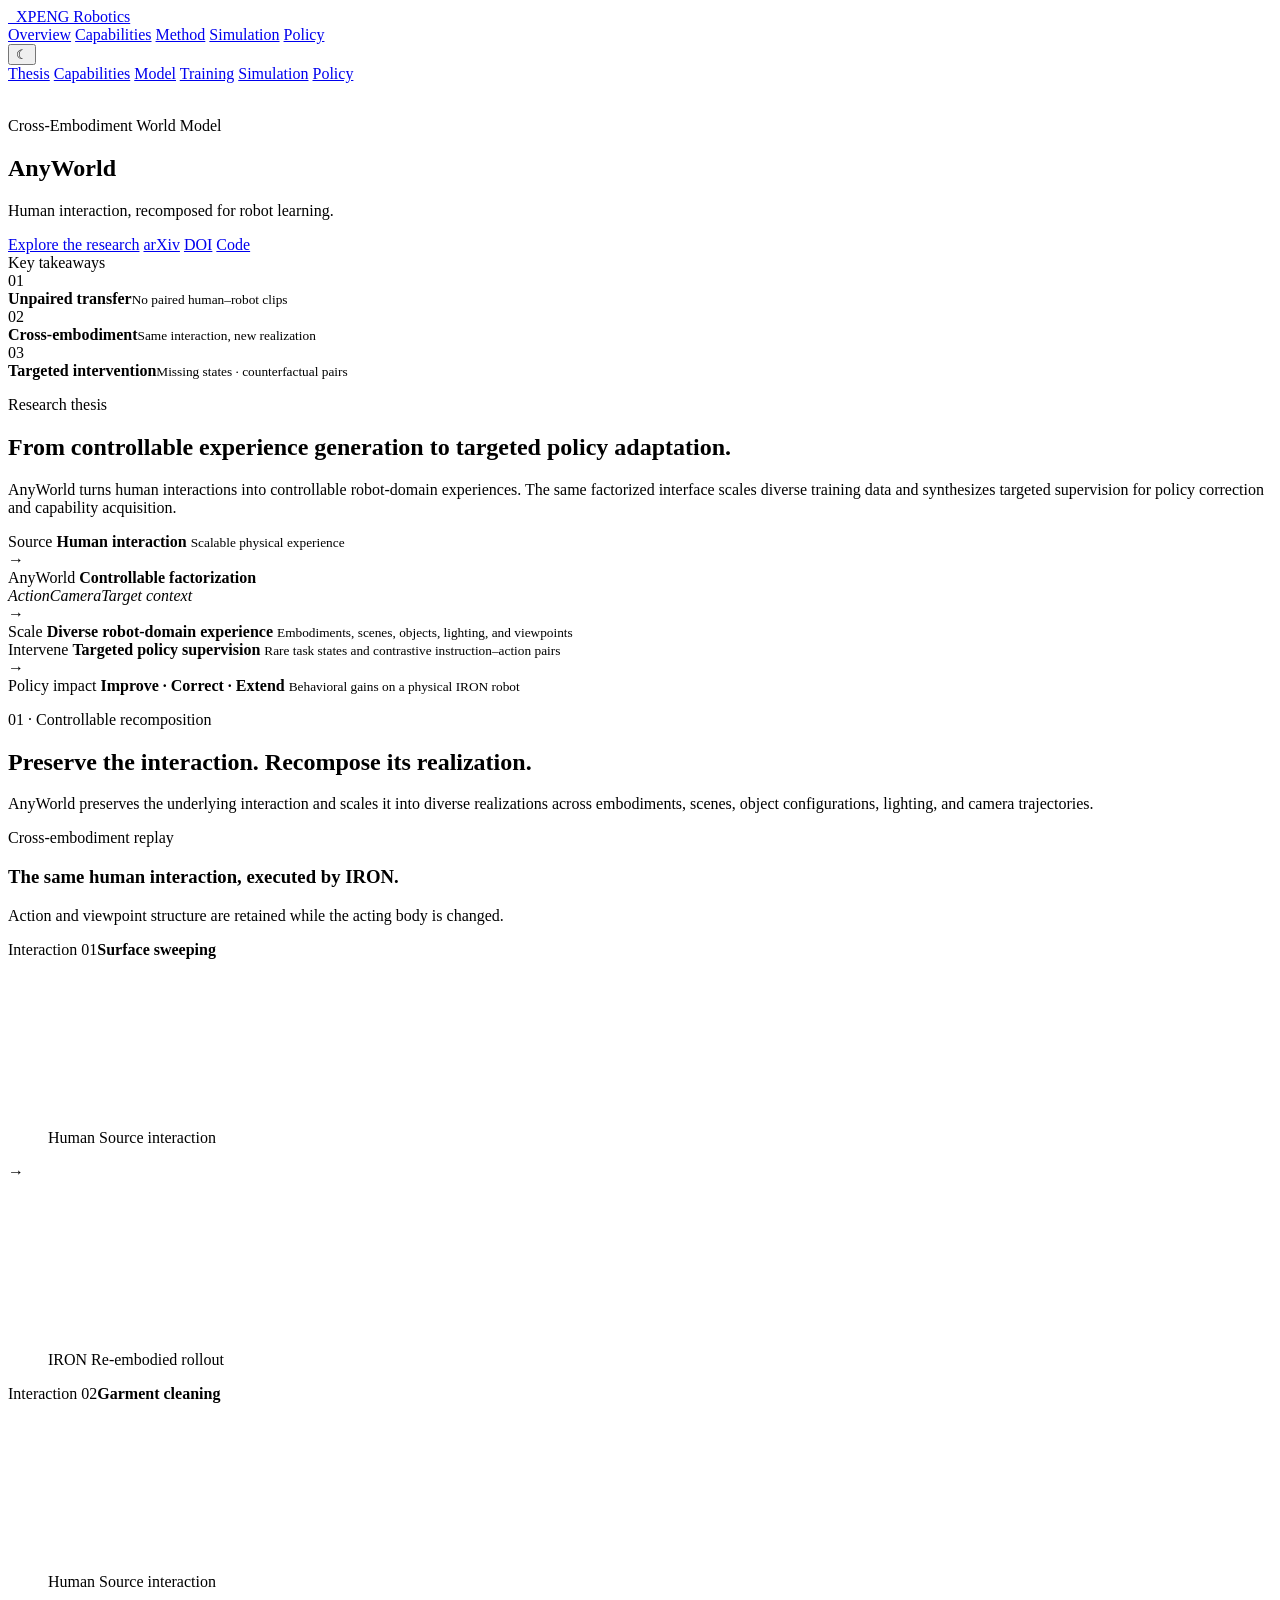
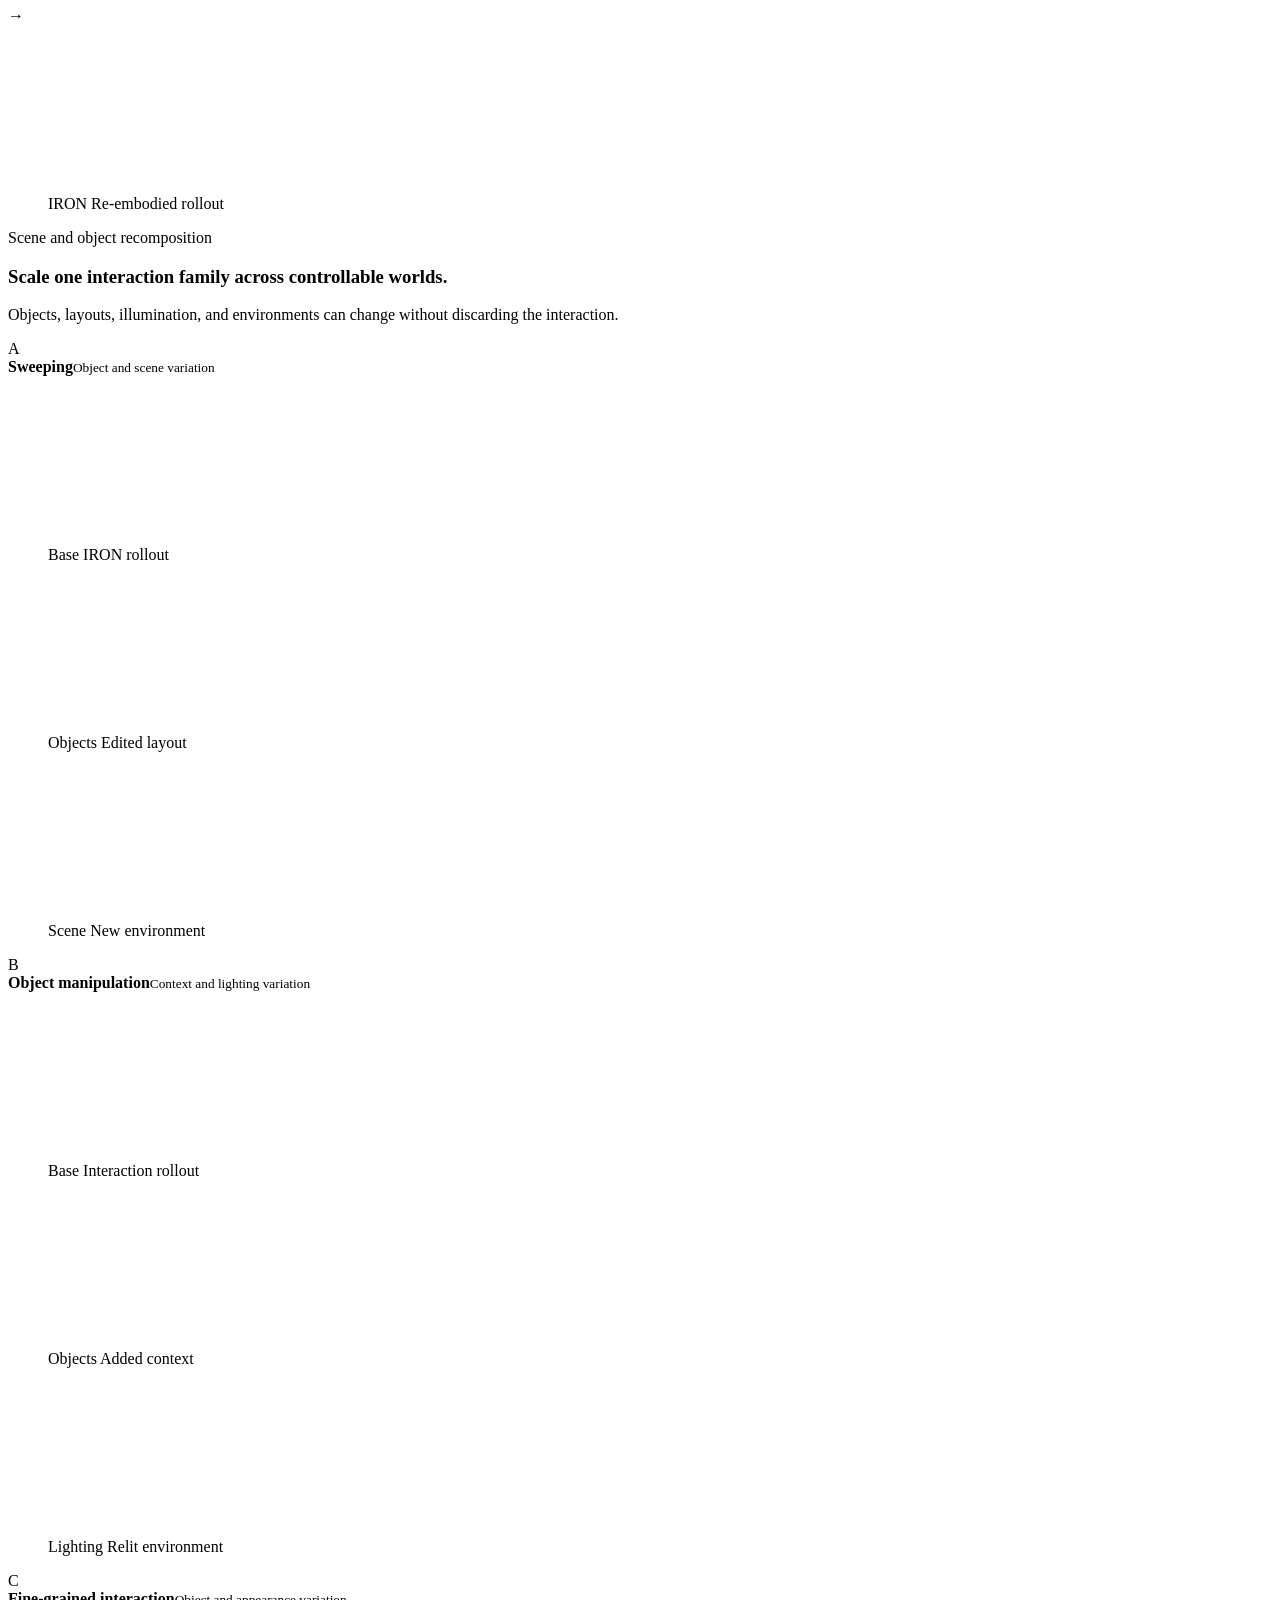
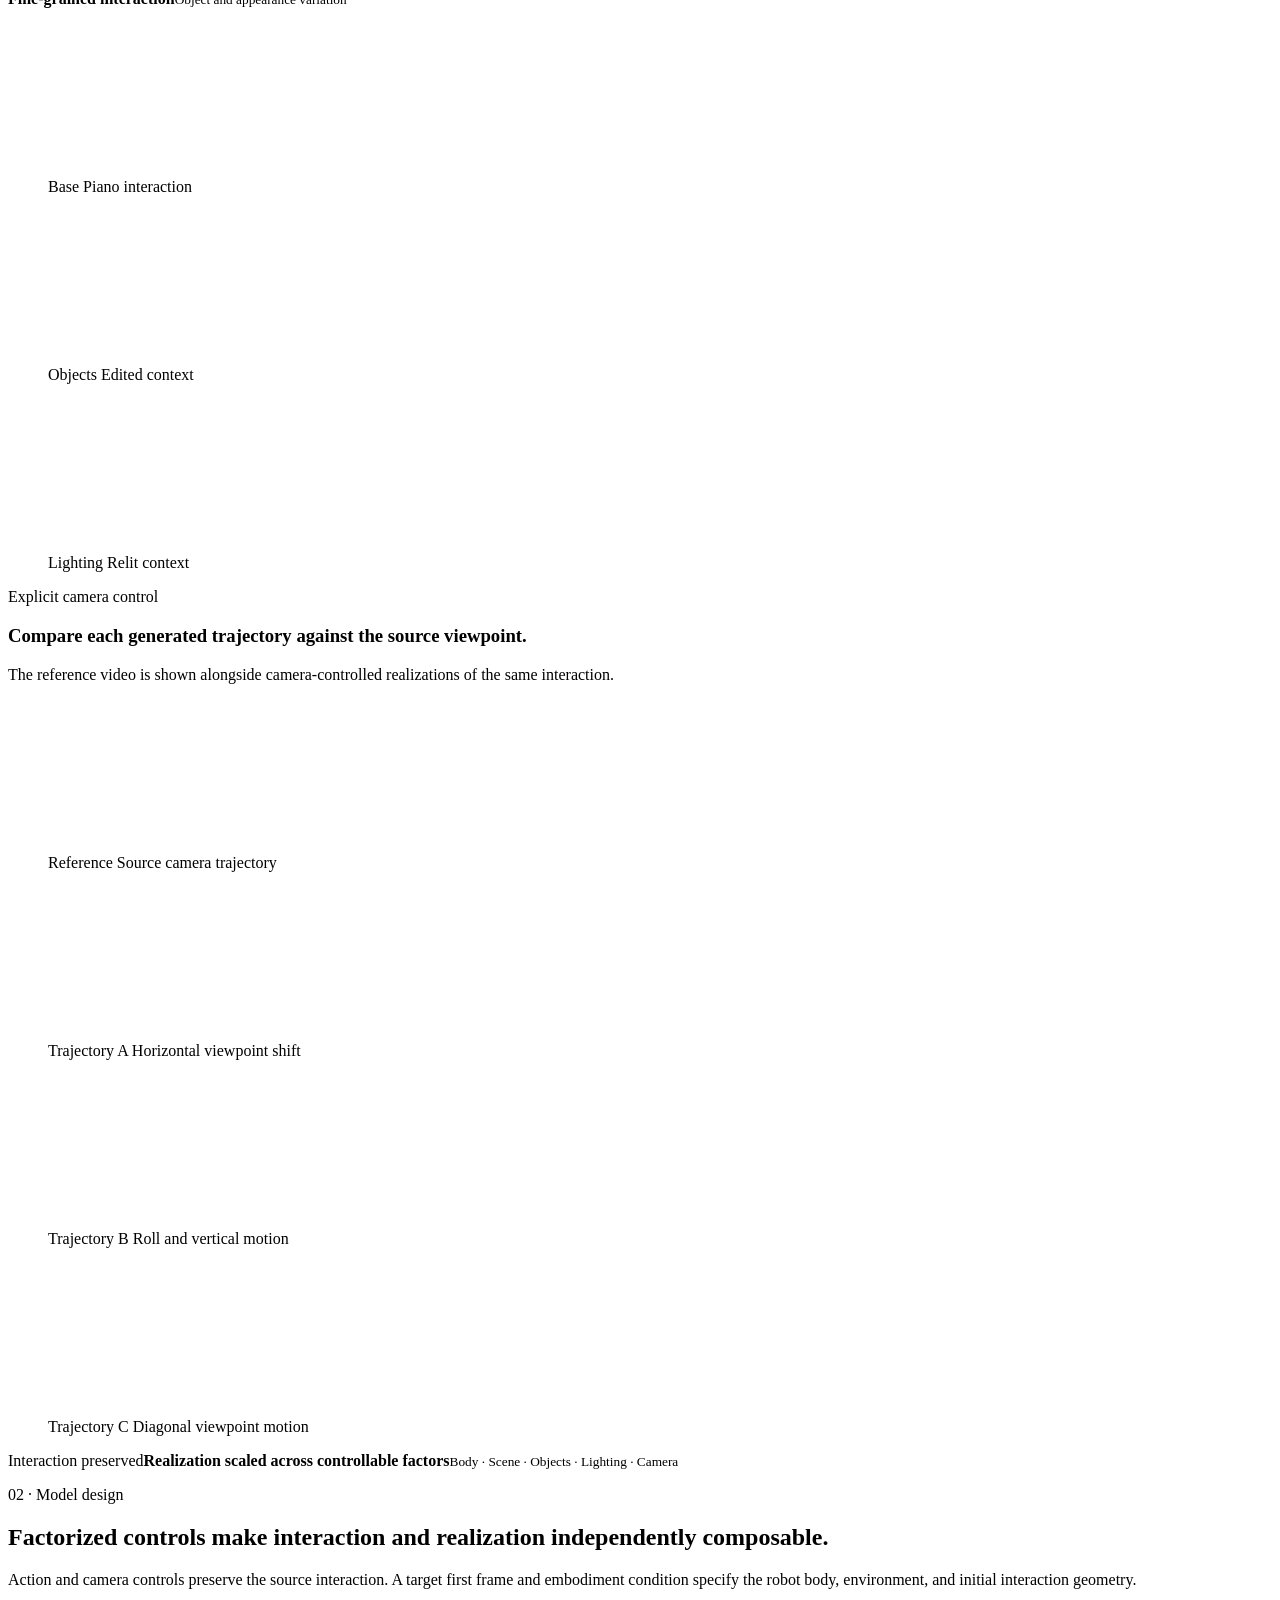
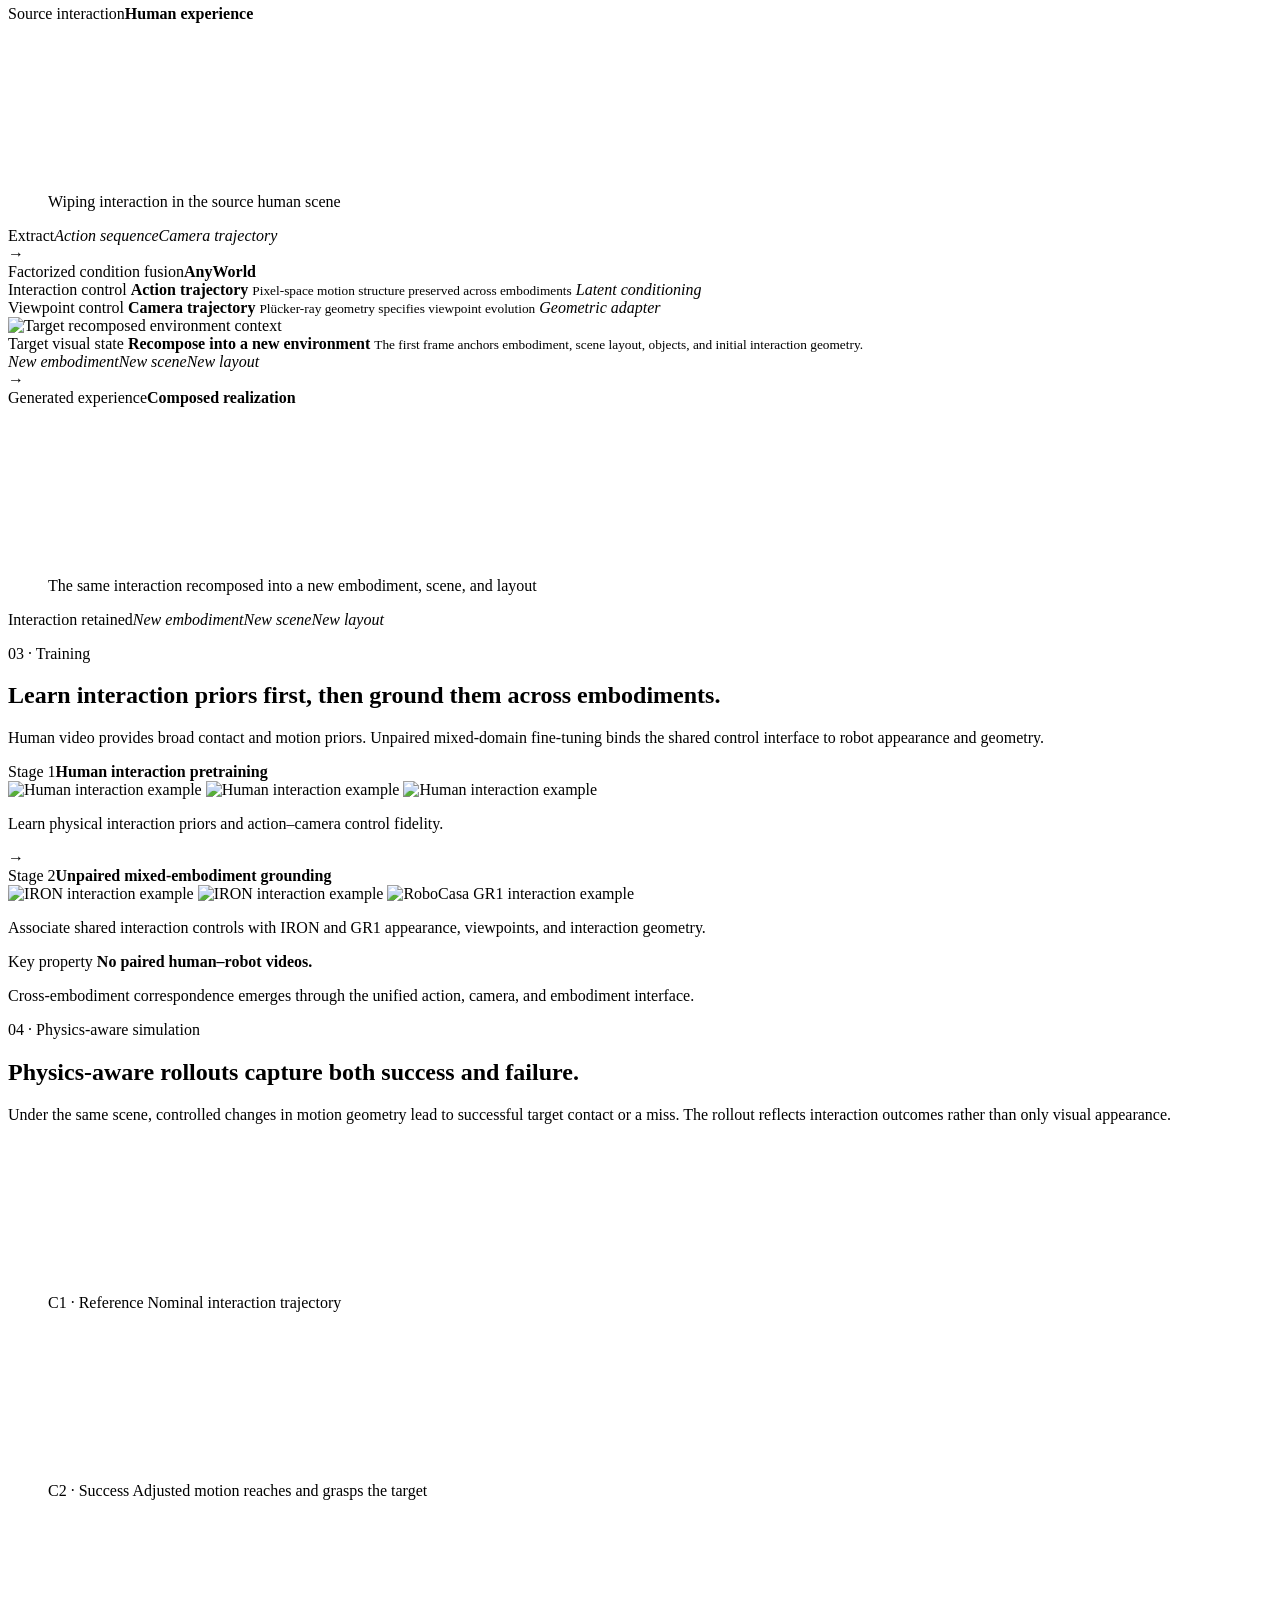
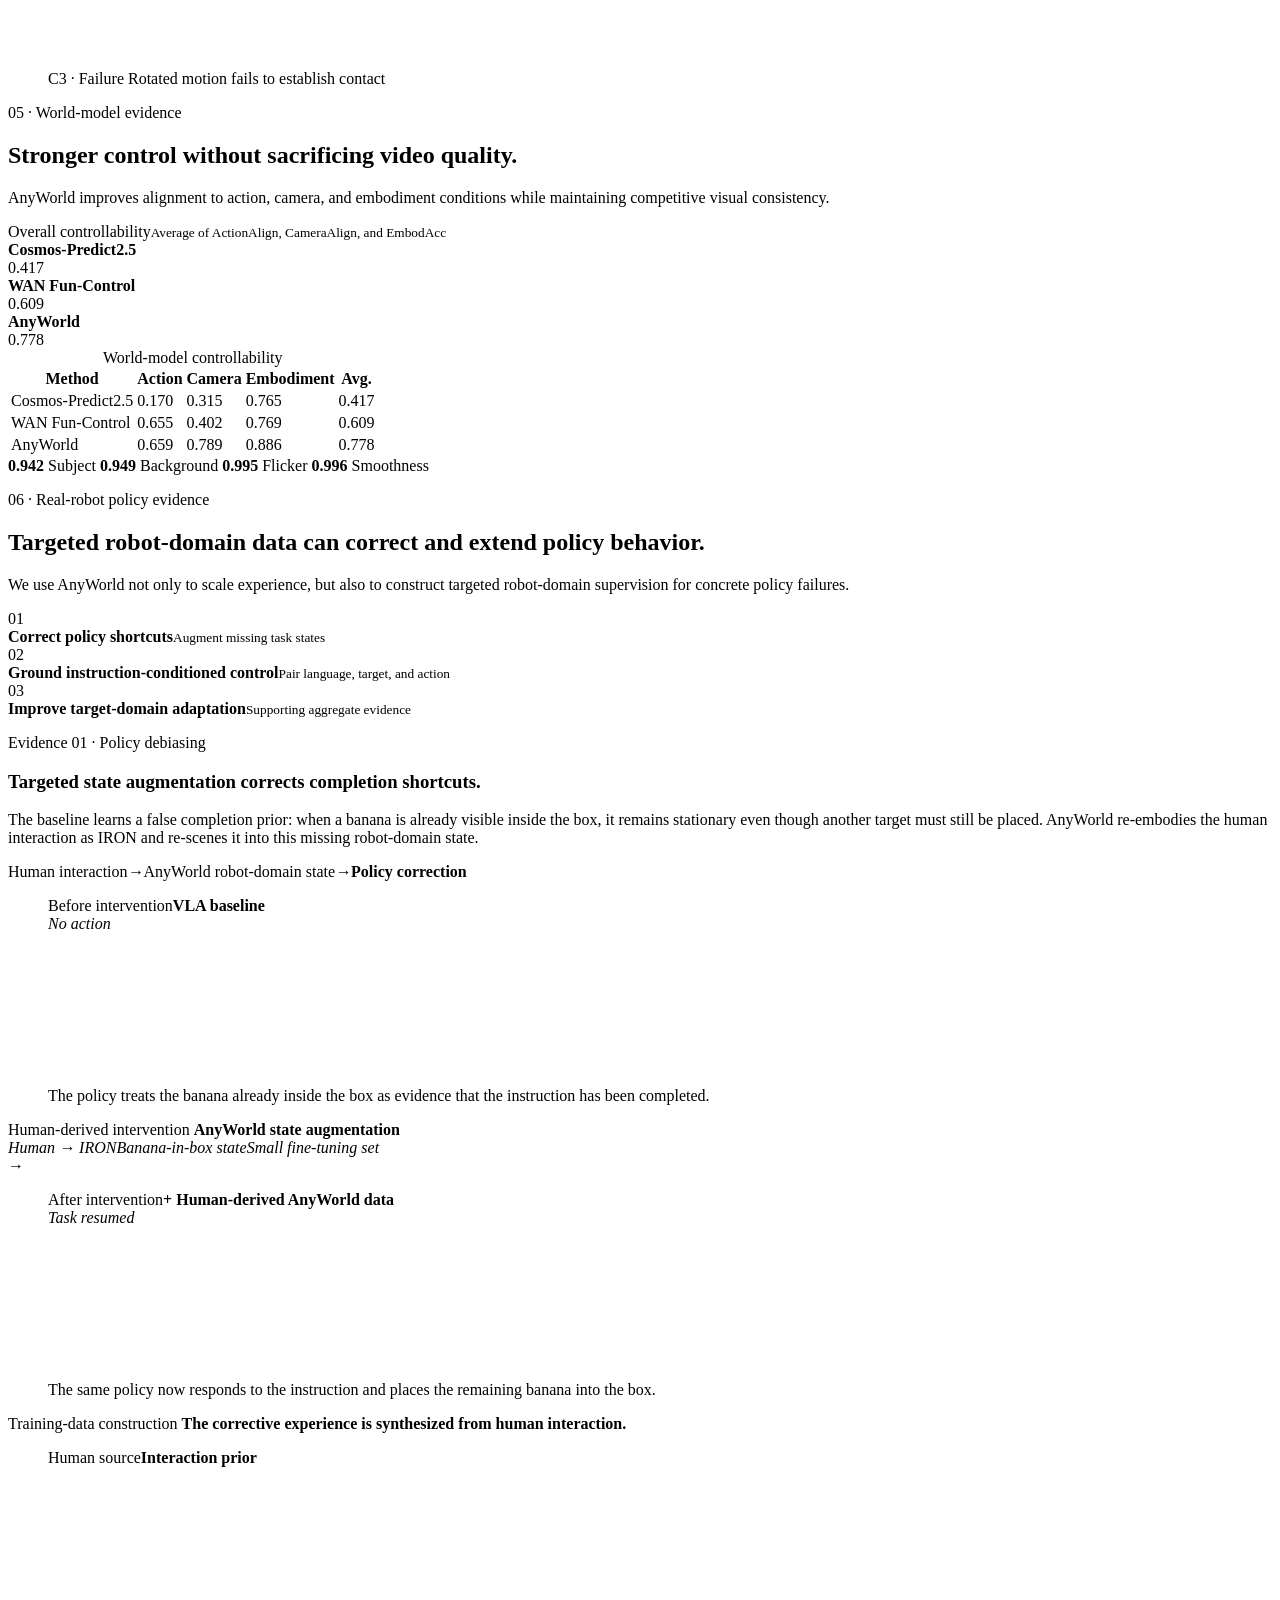
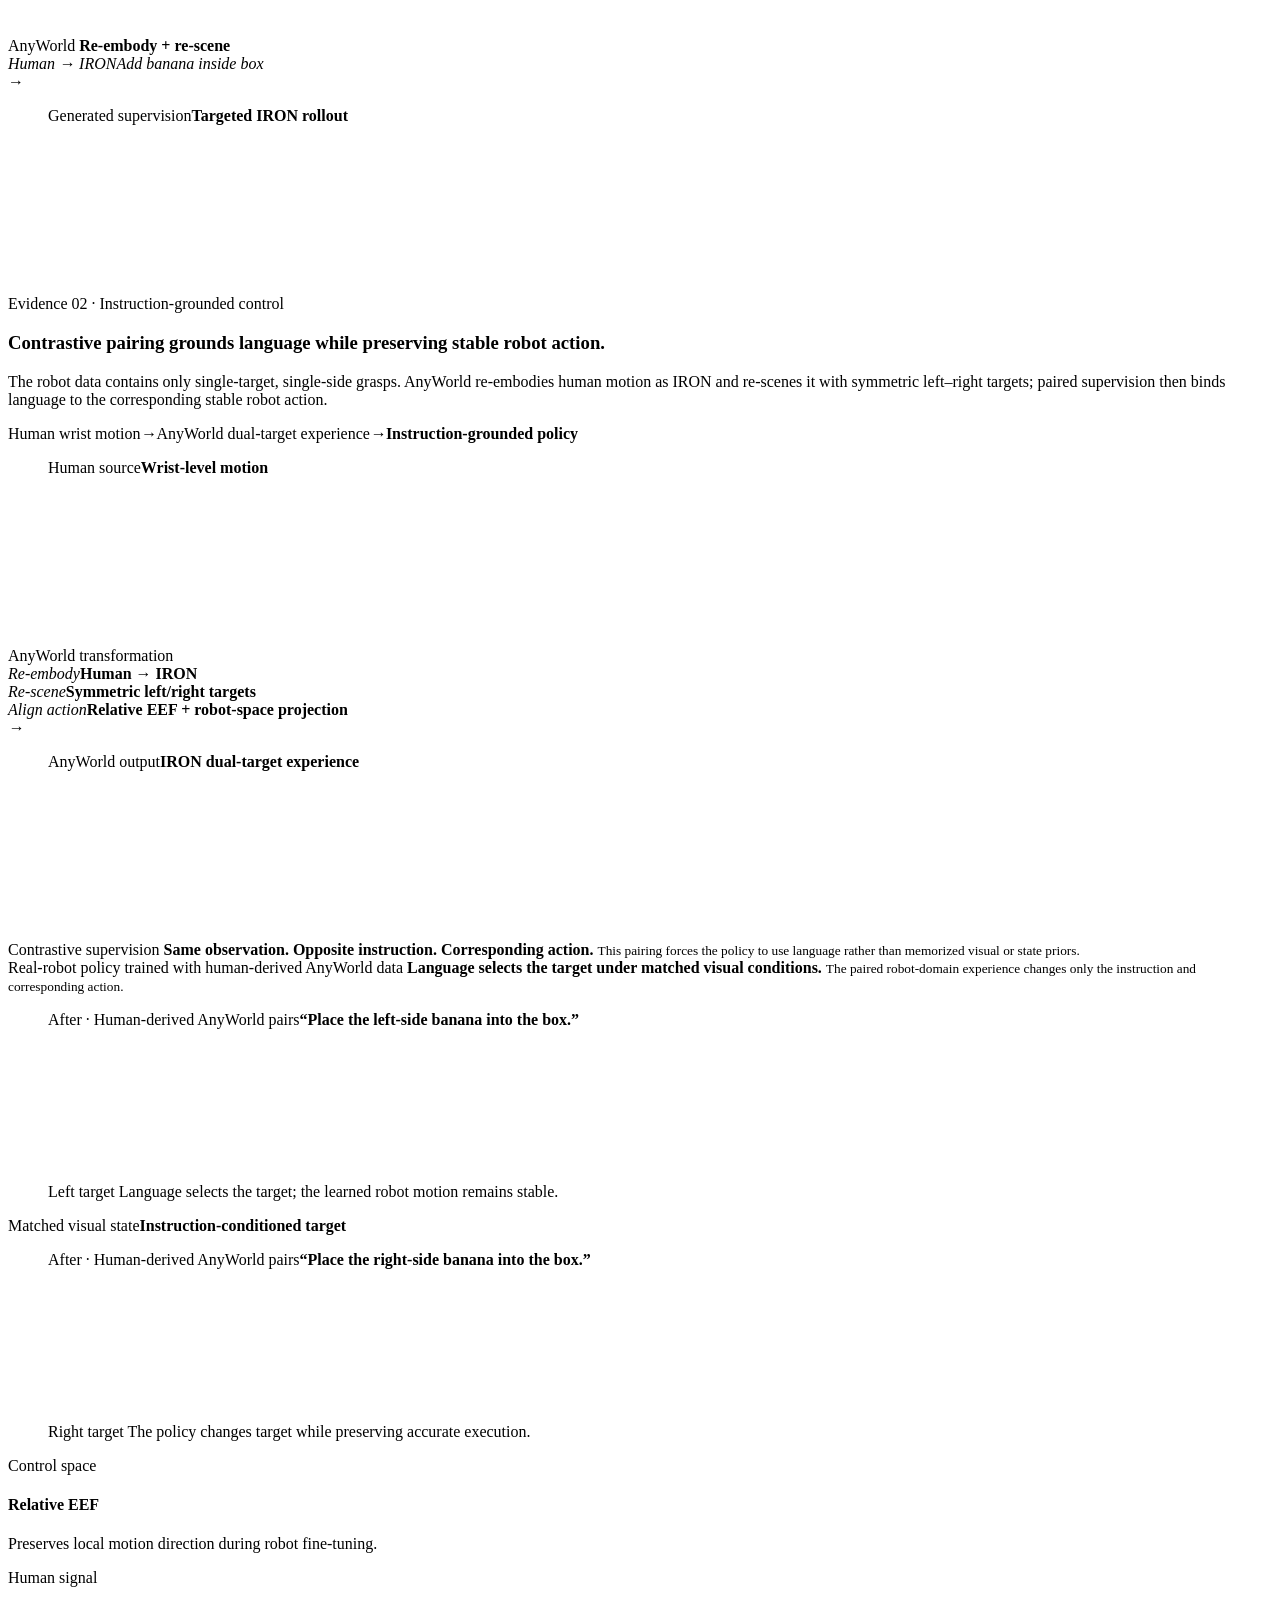
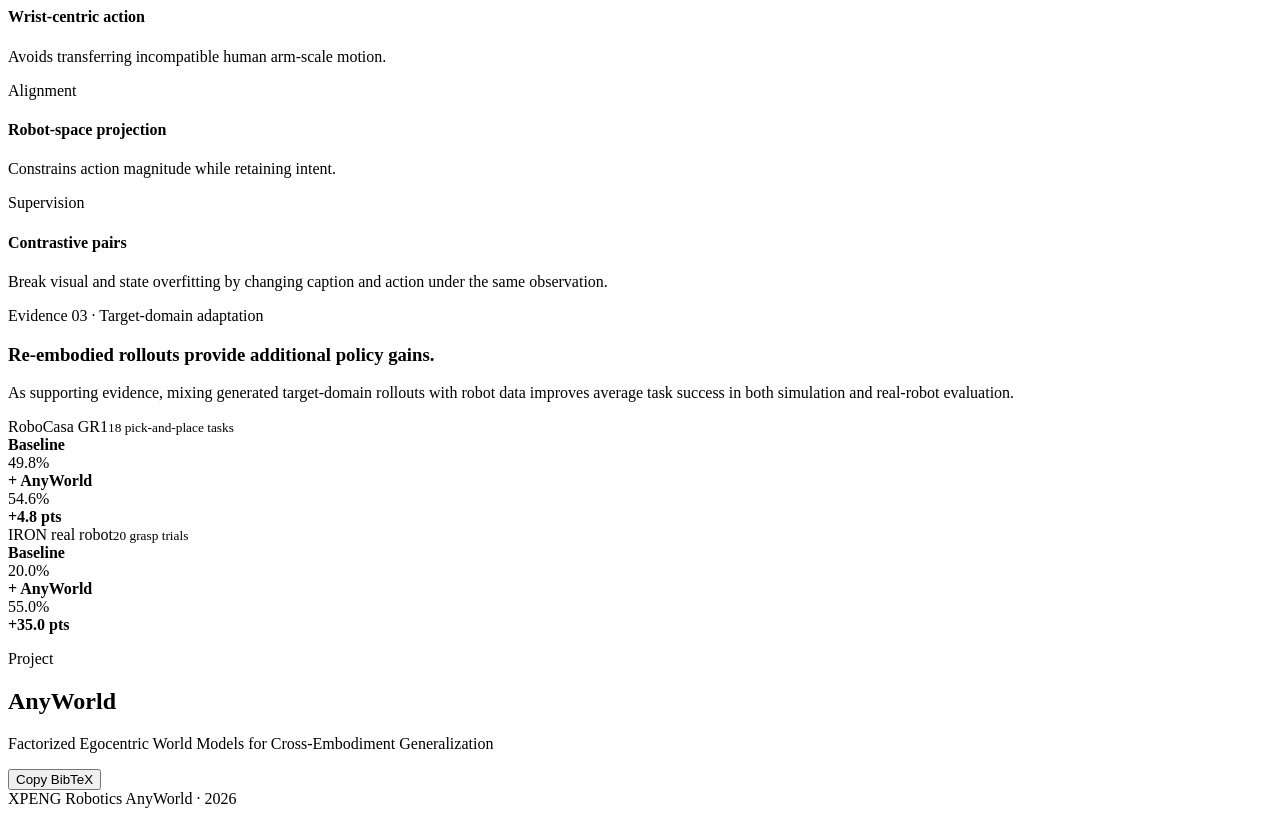
==== anyworld/index.html @ 49c59fdc "Link AnyWorld and IronMind citation entries to arXiv DOIs" ====
<!doctype html>
<html lang="en" data-theme="night">
<head>
  <meta charset="utf-8">
  <meta name="viewport" content="width=device-width, initial-scale=1">
  <meta name="description" content="AnyWorld turns a single human egocentric interaction into controllable robot-native rollouts across embodiments, viewpoints, and scenes.">
  <meta name="theme-color" content="#101412">
  <title>AnyWorld — Factorized Egocentric World Models</title>
  <link rel="canonical" href="https://xpeng-robotics.github.io/anyworld/">
  <meta name="citation_doi" content="10.48550/arXiv.2608.29242">
  <meta name="citation_arxiv_id" content="2608.29242">
  <meta name="citation_url" content="https://arxiv.org/abs/2608.29242">
  <link rel="icon" type="image/png" href="assets/fe0/xpeng-favicon-ink.png">
  <link rel="icon" type="image/png" href="assets/fe0/xpeng-favicon-ink.png" media="(prefers-color-scheme: light)">
  <link rel="icon" type="image/png" href="assets/fe0/xpeng-favicon-white.png" media="(prefers-color-scheme: dark)">
  <link rel="apple-touch-icon" href="assets/fe0/xpeng-favicon-ink.png">
  <link rel="preload" as="image" href="assets/fe0/iron-front-hand.webp" type="image/webp" fetchpriority="high">
  <link rel="preload" as="image" href="assets/fe0/iron-david-stance.webp" type="image/webp" fetchpriority="high">
  <link rel="stylesheet" href="styles.css">
  <script>
    const savedTheme = localStorage.getItem('anyworld-theme');
    if (savedTheme === 'day' || savedTheme === 'night') {
      document.documentElement.dataset.theme = savedTheme;
    }
  </script>
</head>
<body>
  <header class="site-nav">
    <div class="nav-inner shell">
      <a class="brand" href="#top" aria-label="XPENG Robotics home">
        <span class="mark" aria-hidden="true">
          <img class="logo-mark logo-mark--white" src="assets/fe0/xpeng-logo-white.png" alt="">
          <img class="logo-mark logo-mark--ink" src="assets/fe0/xpeng-logo-ink.png" alt="">
        </span>
        <span class="brand-text">XPENG Robotics</span>
      </a>
      <nav class="primary-nav" aria-label="Primary navigation">
        <a href="#overview">Overview</a>
        <a href="#recomposition">Capabilities</a>
        <a href="#method">Method</a>
        <a href="#simulation">Simulation</a>
        <a href="#robot-learning">Policy</a>
      </nav>
      <button class="theme-toggle" type="button" aria-label="Switch color theme" title="Switch color theme">
        <span aria-hidden="true">☾</span>
      </button>
    </div>
  </header>

  <div class="content-menu" aria-label="Section navigation">
    <div class="content-menu-list shell">
      <a href="#overview">Thesis</a>
      <a href="#recomposition">Capabilities</a>
      <a href="#method">Model</a>
      <a href="#training">Training</a>
      <a href="#simulation">Simulation</a>
      <a href="#robot-learning">Policy</a>
    </div>
  </div>

  <main id="top">
    <section class="hero hero--editorial" aria-labelledby="hero-title">
      <div class="hero-art" aria-hidden="true">
        <img class="hero-figure hero-figure--night" src="assets/fe0/iron-front-hand.webp" alt="">
        <img class="hero-figure hero-figure--day" src="assets/fe0/iron-david-stance.webp" alt="">
      </div>
      <div class="hero-grid hero-grid--single shell">
        <div class="hero-copy reveal">
          <p class="kicker">Cross-Embodiment World Model</p>
          <h1 id="hero-title">AnyWorld</h1>
          <p class="hero-subtitle">Human interaction, recomposed for robot learning.</p>
          <div class="hero-actions">
            <a class="button button-primary" href="https://arxiv.org/pdf/2608.29242" target="_blank" rel="noopener">Explore the research</a>
            <a class="button" href="https://arxiv.org/abs/2608.29242" target="_blank" rel="noopener">arXiv</a>
            <a class="button" href="https://doi.org/10.48550/arXiv.2608.29242" target="_blank" rel="noopener">DOI</a>
            <a class="button" href="https://github.com/xpeng-robotics/AnyWorld" target="_blank" rel="noopener">Code</a>
          </div>
        </div>

        <div class="hero-takeaways reveal" aria-label="Key takeaways">
          <div class="hero-takeaways-label"><span>Key takeaways</span><i></i></div>
          <div class="takeaway-band takeaway-band--hero">
            <article><span>01</span><div><b>Unpaired transfer</b><small>No paired human–robot clips</small></div></article>
            <article><span>02</span><div><b>Cross-embodiment</b><small>Same interaction, new realization</small></div></article>
            <article><span>03</span><div><b>Targeted intervention</b><small>Missing states · counterfactual pairs</small></div></article>
          </div>
        </div>
      </div>
    </section>

    <section id="overview" class="section section-intro section-thesis">
      <div class="shell">
        <div class="section-heading thesis-heading reveal">
          <p class="eyebrow">Research thesis</p>
          <h2>From controllable experience generation to targeted policy adaptation.</h2>
          <p class="section-lead">AnyWorld turns human interactions into controllable robot-domain experiences. The same factorized interface scales diverse training data and synthesizes targeted supervision for policy correction and capability acquisition.</p>
        </div>

        <div class="thesis-system reveal" aria-label="AnyWorld research path">
          <article class="thesis-source">
            <span>Source</span>
            <strong>Human interaction</strong>
            <small>Scalable physical experience</small>
          </article>
          <div class="thesis-arrow" aria-hidden="true">→</div>
          <article class="thesis-engine">
            <span>AnyWorld</span>
            <strong>Controllable factorization</strong>
            <div><i>Action</i><i>Camera</i><i>Target context</i></div>
          </article>
          <div class="thesis-arrow" aria-hidden="true">→</div>
          <div class="thesis-branches">
            <article>
              <span>Scale</span>
              <strong>Diverse robot-domain experience</strong>
              <small>Embodiments, scenes, objects, lighting, and viewpoints</small>
            </article>
            <article class="thesis-branch--accent">
              <span>Intervene</span>
              <strong>Targeted policy supervision</strong>
              <small>Rare task states and contrastive instruction–action pairs</small>
            </article>
          </div>
          <div class="thesis-arrow" aria-hidden="true">→</div>
          <article class="thesis-outcome">
            <span>Policy impact</span>
            <strong>Improve · Correct · Extend</strong>
            <small>Behavioral gains on a physical IRON robot</small>
          </article>
        </div>
      </div>
    </section>

    <section id="recomposition" class="section section-tonal section-capabilities">
      <div class="shell">
        <div class="section-heading two-column-heading reveal">
          <div>
            <p class="eyebrow">01 · Controllable recomposition</p>
            <h2>Preserve the interaction. Recompose its realization.</h2>
          </div>
          <p>AnyWorld preserves the underlying interaction and scales it into diverse realizations across embodiments, scenes, object configurations, lighting, and camera trajectories.</p>
        </div>

        <article class="recomp-block reveal">
          <header class="recomp-header">
            <div><span>Cross-embodiment replay</span><h3>The same human interaction, executed by IRON.</h3></div>
            <p>Action and viewpoint structure are retained while the acting body is changed.</p>
          </header>
          <div class="direct-pair-grid">
            <article class="compact-pair">
              <div class="compact-pair-title"><span>Interaction 01</span><b>Surface sweeping</b></div>
              <div class="feature-pair">
                <figure class="video-card"><video muted loop playsinline preload="metadata" poster="assets/posters/image2.png"><source src="assets/media/media2.mp4" type="video/mp4"></video><figcaption><span>Human</span> Source interaction</figcaption></figure>
                <div class="mini-arrow" aria-hidden="true">→</div>
                <figure class="video-card"><video muted loop playsinline preload="metadata" poster="assets/posters/image1.png"><source src="assets/media/media1.mp4" type="video/mp4"></video><figcaption><span>IRON</span> Re-embodied rollout</figcaption></figure>
              </div>
            </article>
            <article class="compact-pair">
              <div class="compact-pair-title"><span>Interaction 02</span><b>Garment cleaning</b></div>
              <div class="feature-pair">
                <figure class="video-card"><video muted loop playsinline preload="metadata" poster="assets/posters/image3.png"><source src="assets/media/media3.mp4" type="video/mp4"></video><figcaption><span>Human</span> Source interaction</figcaption></figure>
                <div class="mini-arrow" aria-hidden="true">→</div>
                <figure class="video-card"><video muted loop playsinline preload="metadata" poster="assets/posters/image4.png"><source src="assets/media/media4.mp4" type="video/mp4"></video><figcaption><span>IRON</span> Re-embodied rollout</figcaption></figure>
              </div>
            </article>
          </div>
        </article>

        <article class="recomp-block reveal">
          <header class="recomp-header">
            <div><span>Scene and object recomposition</span><h3>Scale one interaction family across controllable worlds.</h3></div>
            <p>Objects, layouts, illumination, and environments can change without discarding the interaction.</p>
          </header>

          <div class="recomp-family-stack">
            <article class="recomp-family">
              <div class="recomp-family-copy"><span>A</span><div><b>Sweeping</b><small>Object and scene variation</small></div></div>
              <div class="recomp-family-media">
                <figure class="video-card"><video muted loop playsinline preload="metadata" poster="assets/posters/image1.png"><source src="assets/media/media1.mp4" type="video/mp4"></video><figcaption><span>Base</span> IRON rollout</figcaption></figure>
                <figure class="video-card"><video muted loop playsinline preload="metadata" poster="assets/posters/image5.png"><source src="assets/media/media5.mp4" type="video/mp4"></video><figcaption><span>Objects</span> Edited layout</figcaption></figure>
                <figure class="video-card"><video muted loop playsinline preload="metadata" poster="assets/posters/image6.png"><source src="assets/media/media6.mp4" type="video/mp4"></video><figcaption><span>Scene</span> New environment</figcaption></figure>
              </div>
            </article>

            <article class="recomp-family">
              <div class="recomp-family-copy"><span>B</span><div><b>Object manipulation</b><small>Context and lighting variation</small></div></div>
              <div class="recomp-family-media">
                <figure class="video-card"><video muted loop playsinline preload="metadata" poster="assets/posters/image8.png"><source src="assets/media/media8.mp4" type="video/mp4"></video><figcaption><span>Base</span> Interaction rollout</figcaption></figure>
                <figure class="video-card"><video muted loop playsinline preload="metadata" poster="assets/posters/image9.png"><source src="assets/media/media9.mp4" type="video/mp4"></video><figcaption><span>Objects</span> Added context</figcaption></figure>
                <figure class="video-card"><video muted loop playsinline preload="metadata" poster="assets/posters/image7.png"><source src="assets/media/media7.mp4" type="video/mp4"></video><figcaption><span>Lighting</span> Relit environment</figcaption></figure>
              </div>
            </article>

            <article class="recomp-family">
              <div class="recomp-family-copy"><span>C</span><div><b>Fine-grained interaction</b><small>Object and appearance variation</small></div></div>
              <div class="recomp-family-media">
                <figure class="video-card"><video muted loop playsinline preload="metadata" poster="assets/posters/image12.png"><source src="assets/media/media12.mp4" type="video/mp4"></video><figcaption><span>Base</span> Piano interaction</figcaption></figure>
                <figure class="video-card"><video muted loop playsinline preload="metadata" poster="assets/posters/image10.png"><source src="assets/media/media10.mp4" type="video/mp4"></video><figcaption><span>Objects</span> Edited context</figcaption></figure>
                <figure class="video-card"><video muted loop playsinline preload="metadata" poster="assets/posters/image11.png"><source src="assets/media/media11.mp4" type="video/mp4"></video><figcaption><span>Lighting</span> Relit context</figcaption></figure>
              </div>
            </article>
          </div>
        </article>

        <article class="recomp-block reveal">
          <header class="recomp-header">
            <div><span>Explicit camera control</span><h3>Compare each generated trajectory against the source viewpoint.</h3></div>
            <p>The reference video is shown alongside camera-controlled realizations of the same interaction.</p>
          </header>
          <div class="camera-comparison-grid">
            <figure class="video-card camera-reference"><video muted loop playsinline preload="metadata" poster="assets/posters/image44.png"><source src="assets/media/media24.mp4" type="video/mp4"></video><figcaption><span>Reference</span> Source camera trajectory</figcaption></figure>
            <figure class="video-card"><video muted loop playsinline preload="metadata" poster="assets/posters/image45.png"><source src="assets/media/media25.mp4" type="video/mp4"></video><figcaption><span>Trajectory A</span> Horizontal viewpoint shift</figcaption></figure>
            <figure class="video-card"><video muted loop playsinline preload="metadata" poster="assets/posters/image46.png"><source src="assets/media/media26.mp4" type="video/mp4"></video><figcaption><span>Trajectory B</span> Roll and vertical motion</figcaption></figure>
            <figure class="video-card"><video muted loop playsinline preload="metadata" poster="assets/posters/image47.png"><source src="assets/media/media27.mp4" type="video/mp4"></video><figcaption><span>Trajectory C</span> Diagonal viewpoint motion</figcaption></figure>
          </div>
        </article>

        <div class="capability-note reveal">
          <span>Interaction preserved</span><i></i><b>Realization scaled across controllable factors</b><small>Body · Scene · Objects · Lighting · Camera</small>
        </div>
      </div>
    </section>

    <section id="method" class="section section-method">
      <div class="shell">
        <div class="section-heading reveal">
          <p class="eyebrow">02 · Model design</p>
          <h2>Factorized controls make interaction and realization independently composable.</h2>
          <p class="section-lead">Action and camera controls preserve the source interaction. A target first frame and embodiment condition specify the robot body, environment, and initial interaction geometry.</p>
        </div>

        <div class="method-composition reveal">
          <article class="method-media-card method-media-card--source">
            <div class="method-card-head"><span>Source interaction</span><b>Human experience</b></div>
            <figure>
              <video muted loop playsinline preload="metadata" poster="assets/posters/image44.png"><source src="assets/media/media24.mp4" type="video/mp4"></video>
              <figcaption>Wiping interaction in the source human scene</figcaption>
            </figure>
            <div class="method-extract-row"><span>Extract</span><i>Action sequence</i><i>Camera trajectory</i></div>
          </article>

          <div class="method-arrow-v2" aria-hidden="true">→</div>

          <article class="method-composer-card method-composer-card--refined">
            <div class="composer-title"><span>Factorized condition fusion</span><strong>AnyWorld</strong></div>
            <div class="composer-control-grid">
              <article class="condition-tile condition-tile--action">
                <span>Interaction control</span>
                <b>Action trajectory</b>
                <small>Pixel-space motion structure preserved across embodiments</small>
                <em>Latent conditioning</em>
              </article>
              <article class="condition-tile condition-tile--camera">
                <span>Viewpoint control</span>
                <b>Camera trajectory</b>
                <small>Plücker-ray geometry specifies viewpoint evolution</small>
                <em>Geometric adapter</em>
              </article>
            </div>
            <div class="composer-context composer-context--refined">
              <img src="assets/posters/image43.png" alt="Target recomposed environment context">
              <div>
                <span>Target visual state</span>
                <b>Recompose into a new environment</b>
                <small>The first frame anchors embodiment, scene layout, objects, and initial interaction geometry.</small>
                <div class="context-tags"><em>New embodiment</em><em>New scene</em><em>New layout</em></div>
              </div>
            </div>
          </article>

          <div class="method-arrow-v2" aria-hidden="true">→</div>

          <article class="method-media-card method-media-card--output">
            <div class="method-card-head"><span>Generated experience</span><b>Composed realization</b></div>
            <figure>
              <video muted loop playsinline preload="metadata" poster="assets/posters/image43.png"><source src="assets/media/media23.mp4" type="video/mp4"></video>
              <figcaption>The same interaction recomposed into a new embodiment, scene, and layout</figcaption>
            </figure>
            <div class="method-output-tags"><span>Interaction retained</span><i>New embodiment</i><i>New scene</i><i>New layout</i></div>
          </article>
        </div>
      </div>
    </section>

    <section id="training" class="section section-tonal">
      <div class="shell">
        <div class="section-heading two-column-heading reveal">
          <div>
            <p class="eyebrow">03 · Training</p>
            <h2>Learn interaction priors first, then ground them across embodiments.</h2>
          </div>
          <p>Human video provides broad contact and motion priors. Unpaired mixed-domain fine-tuning binds the shared control interface to robot appearance and geometry.</p>
        </div>

        <div class="training-flow reveal">
          <article class="training-stage">
            <div class="stage-top"><span>Stage 1</span><b>Human interaction pretraining</b></div>
            <div class="thumb-strip">
              <img src="assets/posters/image24.png" alt="Human interaction example">
              <img src="assets/posters/image25.png" alt="Human interaction example">
              <img src="assets/posters/image26.png" alt="Human interaction example">
            </div>
            <p>Learn physical interaction priors and action–camera control fidelity.</p>
          </article>
          <div class="training-arrow" aria-hidden="true">→</div>
          <article class="training-stage training-stage-mixed">
            <div class="stage-top"><span>Stage 2</span><b>Unpaired mixed-embodiment grounding</b></div>
            <div class="thumb-strip">
              <img src="assets/posters/image27.jpeg" alt="IRON interaction example">
              <img src="assets/posters/image28.jpeg" alt="IRON interaction example">
              <img src="assets/posters/image22.png" alt="RoboCasa GR1 interaction example">
            </div>
            <p>Associate shared interaction controls with IRON and GR1 appearance, viewpoints, and interaction geometry.</p>
          </article>
        </div>

        <div class="no-pair-banner reveal">
          <span>Key property</span>
          <strong>No paired human–robot videos.</strong>
          <p>Cross-embodiment correspondence emerges through the unified action, camera, and embodiment interface.</p>
        </div>
      </div>
    </section>

    <section id="simulation" class="section section-physics">
      <div class="shell">
        <div class="section-heading two-column-heading reveal">
          <div>
            <p class="eyebrow">04 · Physics-aware simulation</p>
            <h2>Physics-aware rollouts capture both success and failure.</h2>
          </div>
          <p>Under the same scene, controlled changes in motion geometry lead to successful target contact or a miss. The rollout reflects interaction outcomes rather than only visual appearance.</p>
        </div>
        <div class="physics-grid reveal">
          <figure class="video-card physics-reference"><video muted loop playsinline preload="metadata" poster="assets/posters/image49.png"><source src="assets/media/media29.mp4" type="video/mp4"></video><figcaption><span>C1 · Reference</span> Nominal interaction trajectory</figcaption></figure>
          <figure class="video-card physics-success"><video muted loop playsinline preload="metadata" poster="assets/posters/image48.png"><source src="assets/media/media28.mp4" type="video/mp4"></video><figcaption><span>C2 · Success</span> Adjusted motion reaches and grasps the target</figcaption></figure>
          <figure class="video-card physics-failure"><video muted loop playsinline preload="metadata" poster="assets/posters/image50.png"><source src="assets/media/media30.mp4" type="video/mp4"></video><figcaption><span>C3 · Failure</span> Rotated motion fails to establish contact</figcaption></figure>
        </div>
      </div>
    </section>

    <section id="world-evidence" class="section section-results">
      <div class="shell">
        <div class="section-heading reveal">
          <p class="eyebrow">05 · World-model evidence</p>
          <h2>Stronger control without sacrificing video quality.</h2>
          <p class="section-lead">AnyWorld improves alignment to action, camera, and embodiment conditions while maintaining competitive visual consistency.</p>
        </div>

        <div class="results-layout reveal">
          <div class="score-panel">
            <div class="score-panel-head"><span>Overall controllability</span><small>Average of ActionAlign, CameraAlign, and EmbodAcc</small></div>
            <div class="bar-row"><b>Cosmos-Predict2.5</b><div><i style="--value:41.7%"></i></div><span>0.417</span></div>
            <div class="bar-row"><b>WAN Fun-Control</b><div><i style="--value:60.9%"></i></div><span>0.609</span></div>
            <div class="bar-row bar-row-ours"><b>AnyWorld</b><div><i style="--value:77.8%"></i></div><span>0.778</span></div>
          </div>

          <div class="result-table-wrap">
            <table class="result-table">
              <caption>World-model controllability</caption>
              <thead><tr><th>Method</th><th>Action</th><th>Camera</th><th>Embodiment</th><th>Avg.</th></tr></thead>
              <tbody>
                <tr><td>Cosmos-Predict2.5</td><td>0.170</td><td>0.315</td><td>0.765</td><td>0.417</td></tr>
                <tr><td>WAN Fun-Control</td><td>0.655</td><td>0.402</td><td>0.769</td><td>0.609</td></tr>
                <tr class="ours"><td>AnyWorld</td><td>0.659</td><td>0.789</td><td>0.886</td><td>0.778</td></tr>
              </tbody>
            </table>
            <div class="quality-strip">
              <span><b>0.942</b> Subject</span>
              <span><b>0.949</b> Background</span>
              <span><b>0.995</b> Flicker</span>
              <span><b>0.996</b> Smoothness</span>
            </div>
          </div>
        </div>
      </div>
    </section>

    <section id="robot-learning" class="section section-deployment">
      <div class="shell">
        <div class="section-heading two-column-heading reveal">
          <div>
            <p class="eyebrow">06 · Real-robot policy evidence</p>
            <h2>Targeted robot-domain data can correct and extend policy behavior.</h2>
          </div>
          <p>We use AnyWorld not only to scale experience, but also to construct targeted robot-domain supervision for concrete policy failures.</p>
        </div>

        <div class="evidence-ladder evidence-ladder--reordered reveal" aria-label="Policy evidence">
          <article><span>01</span><div><b>Correct policy shortcuts</b><small>Augment missing task states</small></div></article>
          <article><span>02</span><div><b>Ground instruction-conditioned control</b><small>Pair language, target, and action</small></div></article>
          <article><span>03</span><div><b>Improve target-domain adaptation</b><small>Supporting aggregate evidence</small></div></article>
        </div>

        <article id="policy-debiasing" class="closed-loop-case reveal">
          <header class="case-header">
            <div>
              <p class="case-index">Evidence 01 · Policy debiasing</p>
              <h3>Targeted state augmentation corrects completion shortcuts.</h3>
            </div>
            <p>The baseline learns a false completion prior: when a banana is already visible inside the box, it remains stationary even though another target must still be placed. AnyWorld re-embodies the human interaction as IRON and re-scenes it into this missing robot-domain state.</p>
          </header>

          <div class="human-derived-path" aria-label="Human-derived policy intervention path">
            <span>Human interaction</span><i>→</i><span>AnyWorld robot-domain state</span><i>→</i><strong>Policy correction</strong>
          </div>

          <div class="policy-ab-comparison">
            <figure class="policy-demo policy-demo--before">
              <div class="policy-demo-head">
                <div><span>Before intervention</span><b>VLA baseline</b></div>
                <em>No action</em>
              </div>
              <video muted loop playsinline preload="metadata" poster="assets/posters/closed_loop/completion_bias_baseline.jpg"><source src="assets/media/closed_loop/completion_bias_baseline.mp4" type="video/mp4"></video>
              <figcaption>The policy treats the banana already inside the box as evidence that the instruction has been completed.</figcaption>
            </figure>

            <div class="policy-intervention-node">
              <span>Human-derived intervention</span>
              <strong>AnyWorld state augmentation</strong>
              <div><i>Human → IRON</i><i>Banana-in-box state</i><i>Small fine-tuning set</i></div>
              <b aria-hidden="true">→</b>
            </div>

            <figure class="policy-demo policy-demo--after">
              <div class="policy-demo-head">
                <div><span>After intervention</span><b>+ Human-derived AnyWorld data</b></div>
                <em>Task resumed</em>
              </div>
              <video muted loop playsinline preload="metadata" poster="assets/posters/closed_loop/completion_bias_after.jpg"><source src="assets/media/closed_loop/completion_bias_after.mp4" type="video/mp4"></video>
              <figcaption>The same policy now responds to the instruction and places the remaining banana into the box.</figcaption>
            </figure>
          </div>

          <div class="policy-data-provenance">
            <div class="provenance-title">
              <span>Training-data construction</span>
              <strong>The corrective experience is synthesized from human interaction.</strong>
            </div>
            <figure class="provenance-media">
              <div class="trace-label"><span>Human source</span><b>Interaction prior</b></div>
              <video muted loop playsinline preload="metadata" poster="assets/posters/closed_loop/human_inside_box.jpg"><source src="assets/media/closed_loop/human_inside_box.mp4" type="video/mp4"></video>
            </figure>
            <div class="provenance-transform">
              <span>AnyWorld</span>
              <strong>Re-embody + re-scene</strong>
              <div><i>Human → IRON</i><i>Add banana inside box</i></div>
              <b aria-hidden="true">→</b>
            </div>
            <figure class="provenance-media provenance-media--generated">
              <div class="trace-label"><span>Generated supervision</span><b>Targeted IRON rollout</b></div>
              <video muted loop playsinline preload="metadata" poster="assets/posters/closed_loop/generated_inside_box.jpg"><source src="assets/media/closed_loop/generated_inside_box.mp4" type="video/mp4"></video>
            </figure>
          </div>
        </article>

        <article id="capability-acquisition" class="closed-loop-case closed-loop-case--language reveal">
          <header class="case-header">
            <div>
              <p class="case-index">Evidence 02 · Instruction-grounded control</p>
              <h3>Contrastive pairing grounds language while preserving stable robot action.</h3>
            </div>
            <p>The robot data contains only single-target, single-side grasps. AnyWorld re-embodies human motion as IRON and re-scenes it with symmetric left–right targets; paired supervision then binds language to the corresponding stable robot action.</p>
          </header>

          <div class="human-derived-path human-derived-path--language" aria-label="Human-derived instruction grounding path">
            <span>Human wrist motion</span><i>→</i><span>AnyWorld dual-target experience</span><i>→</i><strong>Instruction-grounded policy</strong>
          </div>

          <div class="language-data-track">
            <figure class="trace-media">
              <div class="trace-label"><span>Human source</span><b>Wrist-level motion</b></div>
              <video muted loop playsinline preload="metadata" poster="assets/posters/closed_loop/human_left_right.jpg"><source src="assets/media/closed_loop/human_left_right.mp4" type="video/mp4"></video>
            </figure>
            <div class="language-track-core language-track-core--refined">
              <span>AnyWorld transformation</span>
              <div class="language-transform-list">
                <div><em>Re-embody</em><b>Human → IRON</b></div>
                <div><em>Re-scene</em><b>Symmetric left/right targets</b></div>
                <div><em>Align action</em><b>Relative EEF + robot-space projection</b></div>
              </div>
              <i aria-hidden="true">→</i>
            </div>
            <figure class="trace-media trace-media--generated">
              <div class="trace-label"><span>AnyWorld output</span><b>IRON dual-target experience</b></div>
              <video muted loop playsinline preload="metadata" poster="assets/posters/closed_loop/generated_left_right.jpg"><source src="assets/media/closed_loop/generated_left_right.mp4" type="video/mp4"></video>
            </figure>
          </div>

          <div class="pair-principle reveal">
            <span>Contrastive supervision</span>
            <strong>Same observation. Opposite instruction. Corresponding action.</strong>
            <small>This pairing forces the policy to use language rather than memorized visual or state priors.</small>
          </div>

          <div class="policy-result-banner">
            <span>Real-robot policy trained with human-derived AnyWorld data</span>
            <strong>Language selects the target under matched visual conditions.</strong>
            <small>The paired robot-domain experience changes only the instruction and corresponding action.</small>
          </div>

          <div class="counterfactual-pair policy-instruction-pair">
            <figure class="instruction-video">
              <div class="instruction-bar"><span>After · Human-derived AnyWorld pairs</span><b>“Place the left-side banana into the box.”</b></div>
              <video muted loop playsinline preload="metadata" poster="assets/posters/closed_loop/left_instruction.jpg"><source src="assets/media/closed_loop/left_instruction.mp4" type="video/mp4"></video>
              <figcaption><span>Left target</span> Language selects the target; the learned robot motion remains stable.</figcaption>
            </figure>
            <div class="pair-axis" aria-hidden="true"><span>Matched visual state</span><i></i><b>Instruction-conditioned target</b></div>
            <figure class="instruction-video">
              <div class="instruction-bar"><span>After · Human-derived AnyWorld pairs</span><b>“Place the right-side banana into the box.”</b></div>
              <video muted loop playsinline preload="metadata" poster="assets/posters/closed_loop/right_instruction.jpg"><source src="assets/media/closed_loop/right_instruction.mp4" type="video/mp4"></video>
              <figcaption><span>Right target</span> The policy changes target while preserving accurate execution.</figcaption>
            </figure>
          </div>

          <div class="technical-note-grid technical-note-grid--compact">
            <article><span>Control space</span><h4>Relative EEF</h4><p>Preserves local motion direction during robot fine-tuning.</p></article>
            <article><span>Human signal</span><h4>Wrist-centric action</h4><p>Avoids transferring incompatible human arm-scale motion.</p></article>
            <article><span>Alignment</span><h4>Robot-space projection</h4><p>Constrains action magnitude while retaining intent.</p></article>
            <article><span>Supervision</span><h4>Contrastive pairs</h4><p>Break visual and state overfitting by changing caption and action under the same observation.</p></article>
          </div>
        </article>

        <article class="closed-loop-case closed-loop-case--adaptation reveal">
          <header class="case-header">
            <div>
              <p class="case-index">Evidence 03 · Target-domain adaptation</p>
              <h3>Re-embodied rollouts provide additional policy gains.</h3>
            </div>
            <p>As supporting evidence, mixing generated target-domain rollouts with robot data improves average task success in both simulation and real-robot evaluation.</p>
          </header>

          <div class="adaptation-chart" aria-label="Policy adaptation results">
            <article>
              <div class="adaptation-chart-head"><span>RoboCasa GR1</span><small>18 pick-and-place tasks</small></div>
              <div class="adaptation-bar"><b>Baseline</b><div><i style="--value:49.8%"></i></div><span>49.8%</span></div>
              <div class="adaptation-bar adaptation-bar--ours"><b>+ AnyWorld</b><div><i style="--value:54.6%"></i></div><span>54.6%</span></div>
              <strong>+4.8 pts</strong>
            </article>
            <article class="adaptation-chart--primary">
              <div class="adaptation-chart-head"><span>IRON real robot</span><small>20 grasp trials</small></div>
              <div class="adaptation-bar"><b>Baseline</b><div><i style="--value:20%"></i></div><span>20.0%</span></div>
              <div class="adaptation-bar adaptation-bar--ours"><b>+ AnyWorld</b><div><i style="--value:55%"></i></div><span>55.0%</span></div>
              <strong>+35.0 pts</strong>
            </article>
          </div>
        </article>
      </div>
    </section>

    <section id="citation" class="section section-citation">
      <div class="shell-narrow">
        <div class="citation-card reveal">
          <div>
            <p class="eyebrow">Project</p>
            <h2>AnyWorld</h2>
            <p>Factorized Egocentric World Models for Cross-Embodiment Generalization</p>
          </div>
          <button class="copy-button" type="button" data-copy="@article{chen2026anyworld, title={AnyWorld: Factorized Egocentric World Models for Cross-Embodiment Generalization}, author={Chen, Cheng and Bai, Jerry and Wei, Jiacheng and Chen, Boyu and Zheng, Xiaoji and Wu, Fan and Yang, Minghao and Chen, Tianrun and Li, Ruibo and Yue, Xiaoyu and Guo, Xiaoyang and Ge, Yixiao and Lin, Guosheng and Liu, Fayao}, journal={arXiv preprint arXiv:2608.29242}, year={2026}, eprint={2608.29242}, archivePrefix={arXiv}, doi={10.48550/arXiv.2608.29242}, url={https://arxiv.org/abs/2608.29242}}">Copy BibTeX</button>
        </div>
      </div>
    </section>
  </main>


  <footer class="footer">
    <div class="shell">
      <span>XPENG Robotics</span>
      <span>AnyWorld · 2026</span>
    </div>
  </footer>

  <dialog class="video-dialog" aria-label="Expanded video">
    <button class="dialog-close" type="button" aria-label="Close video">×</button>
    <video controls playsinline></video>
    <p></p>
  </dialog>

  <script src="script.js"></script>
</body>
</html>
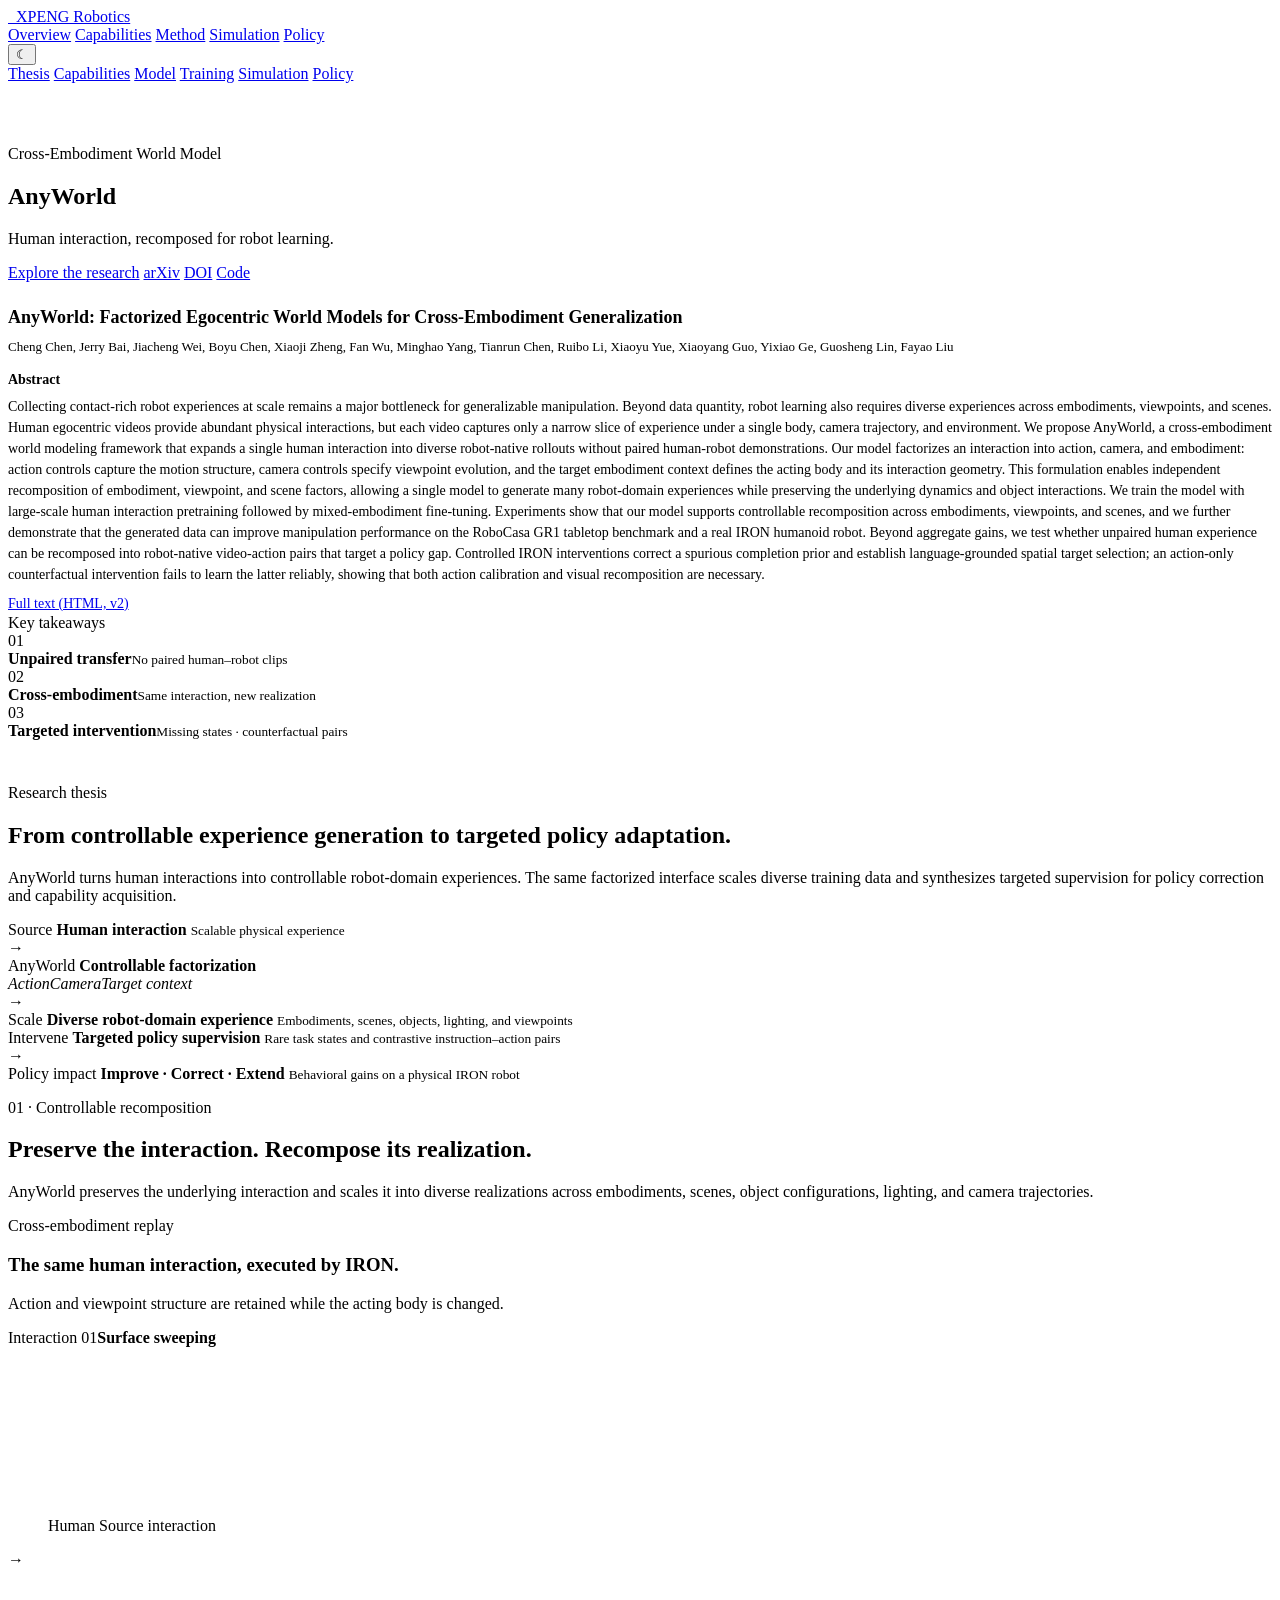
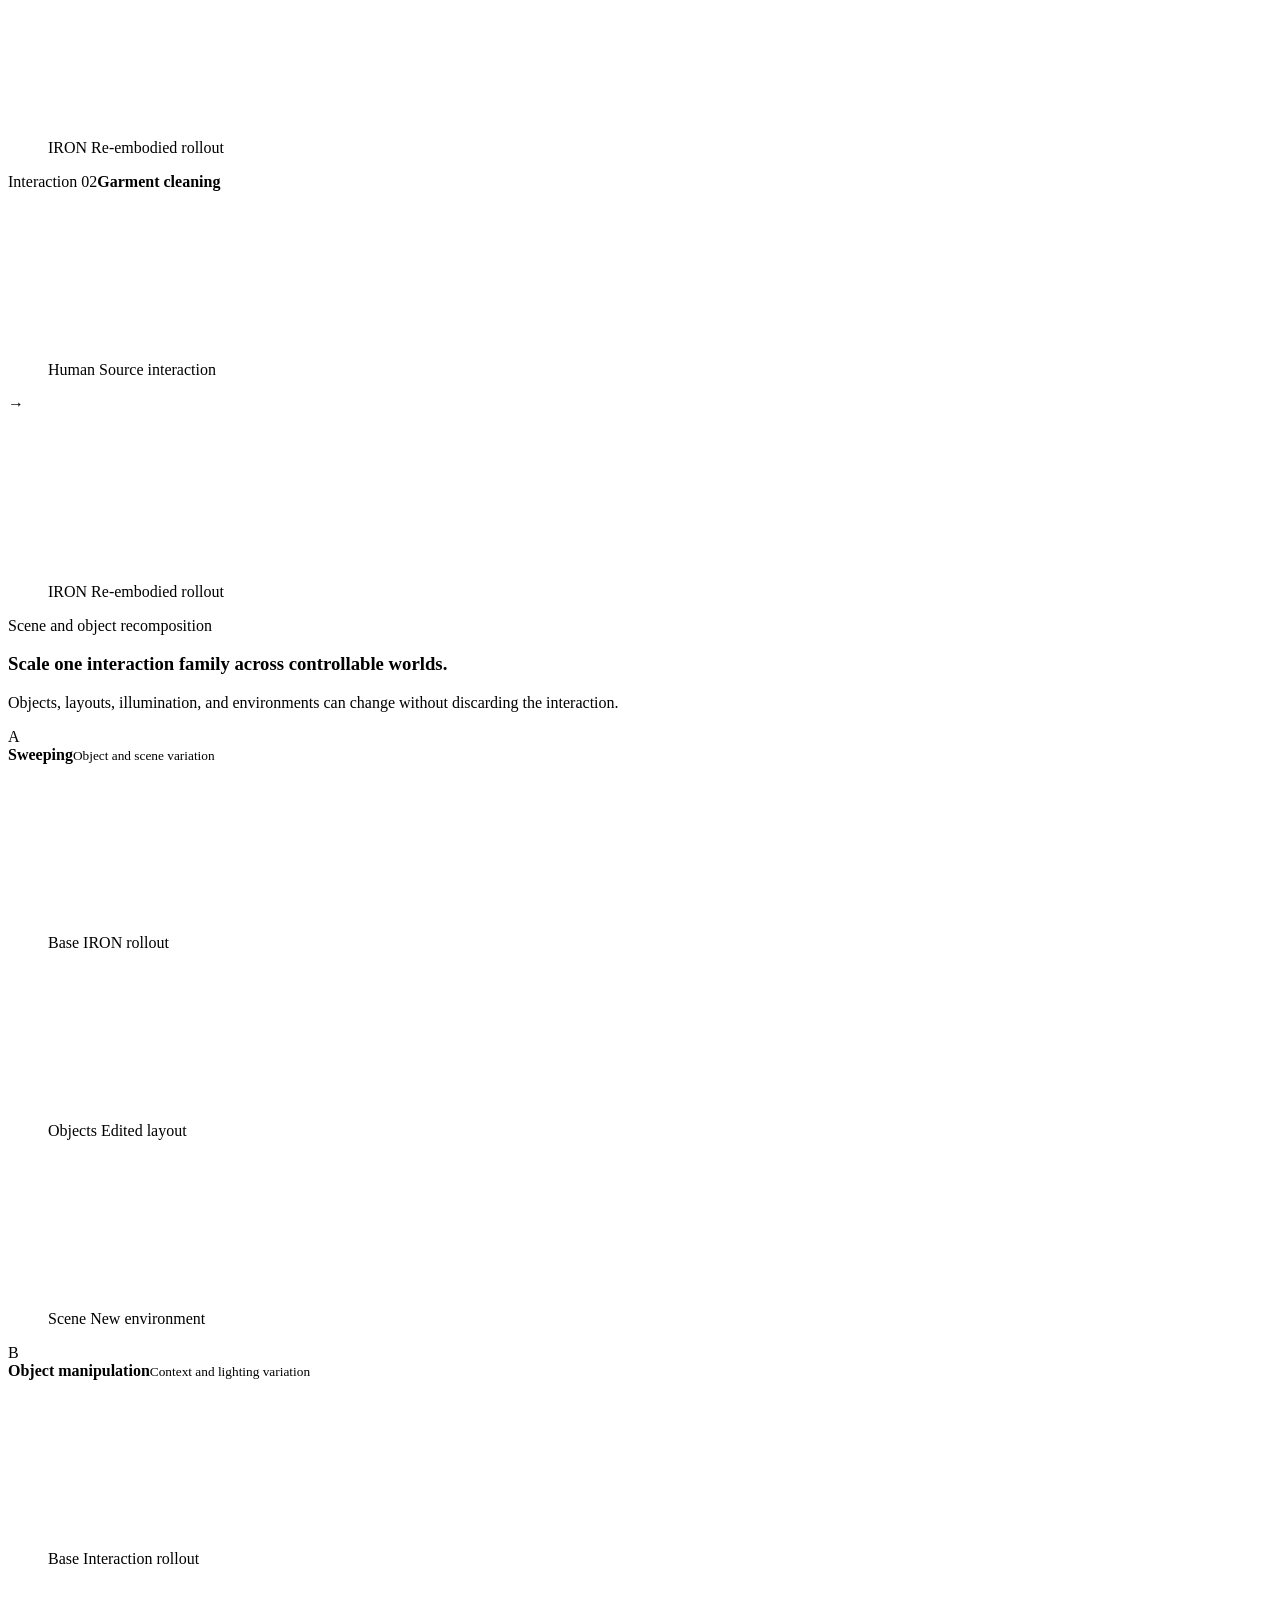
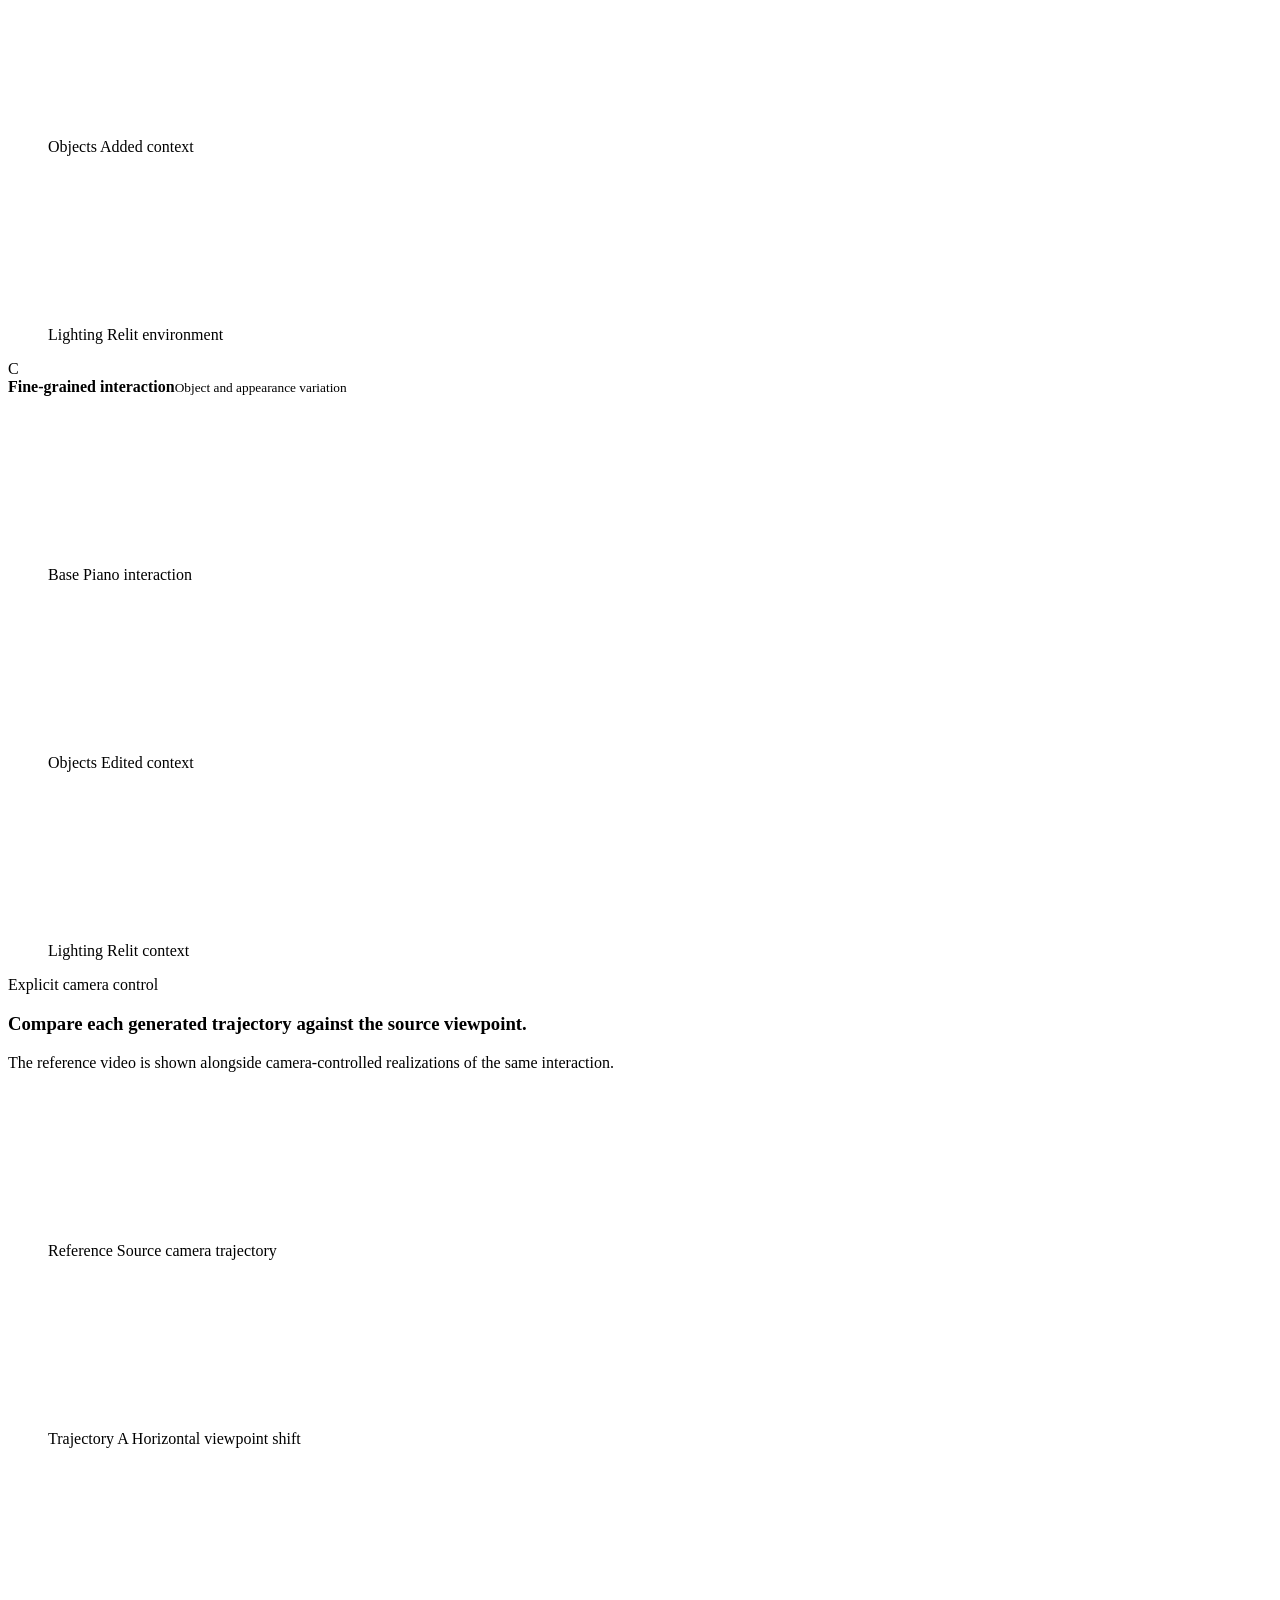
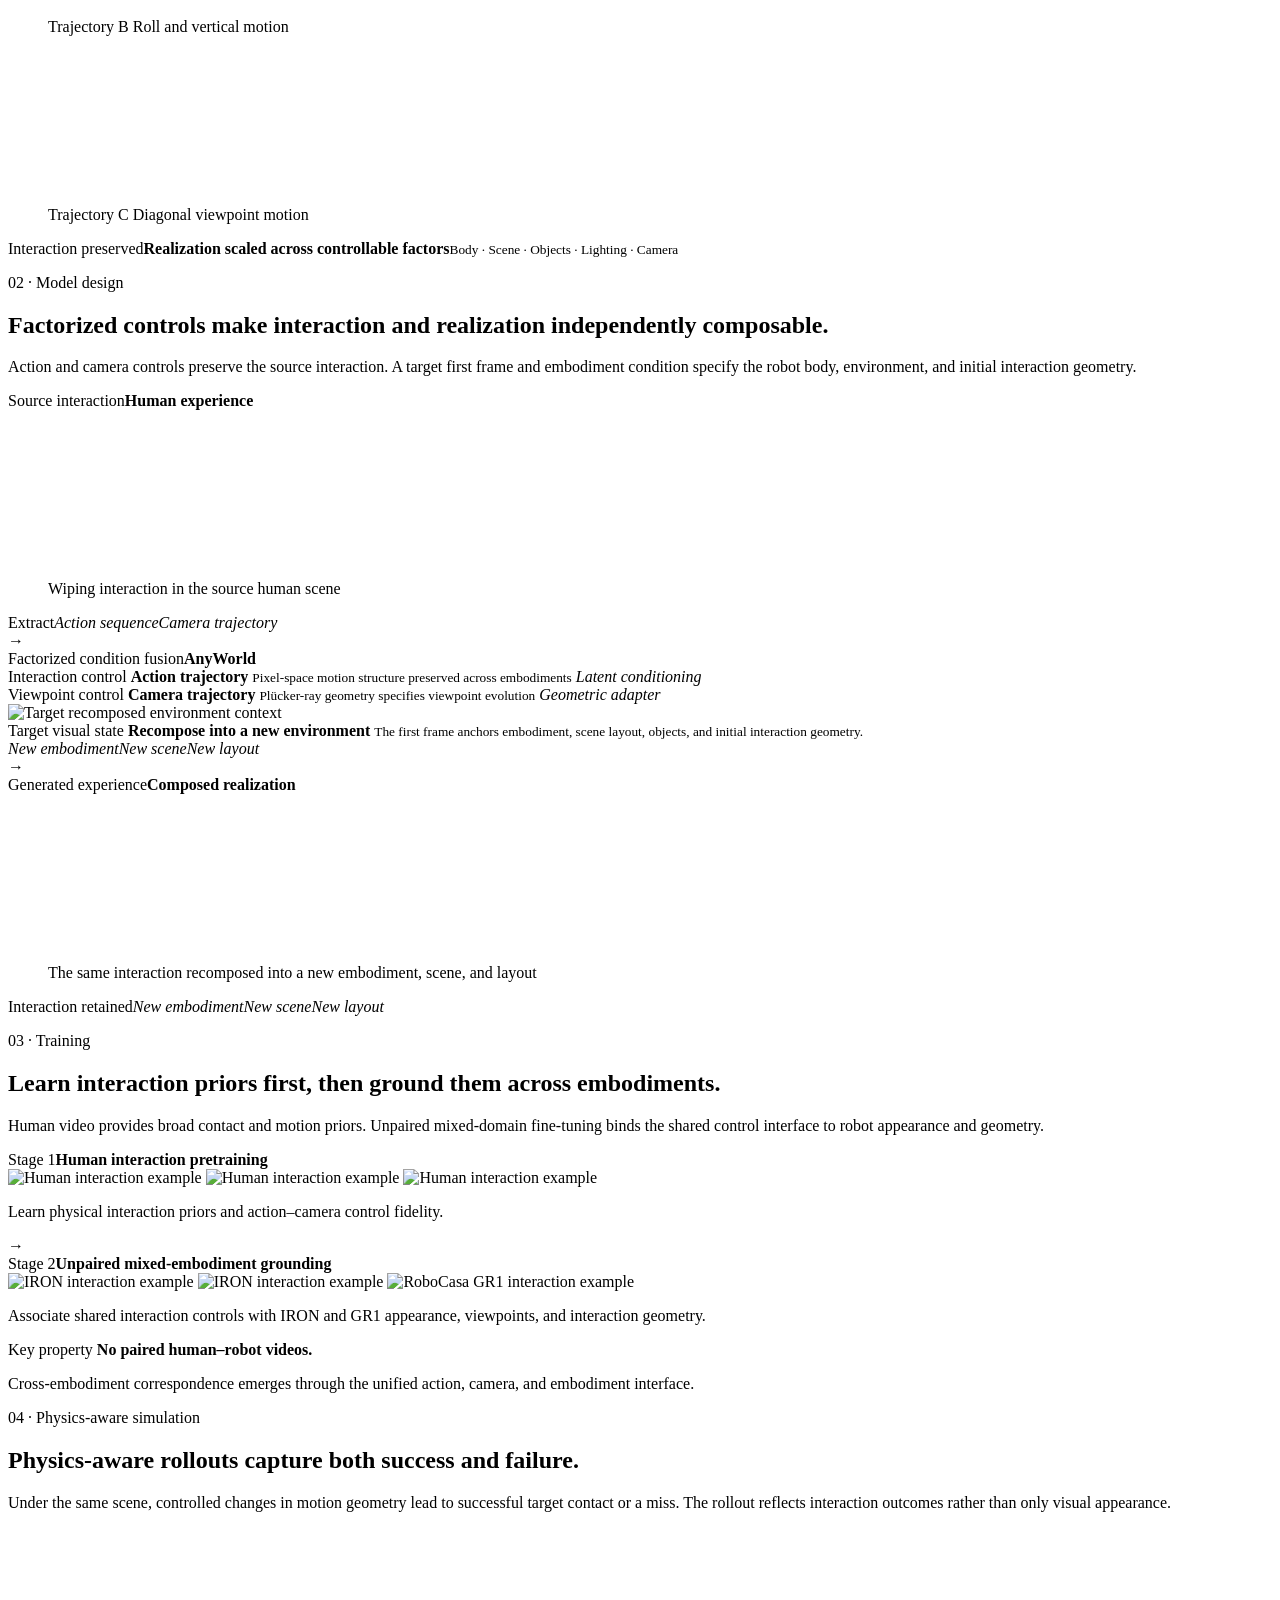
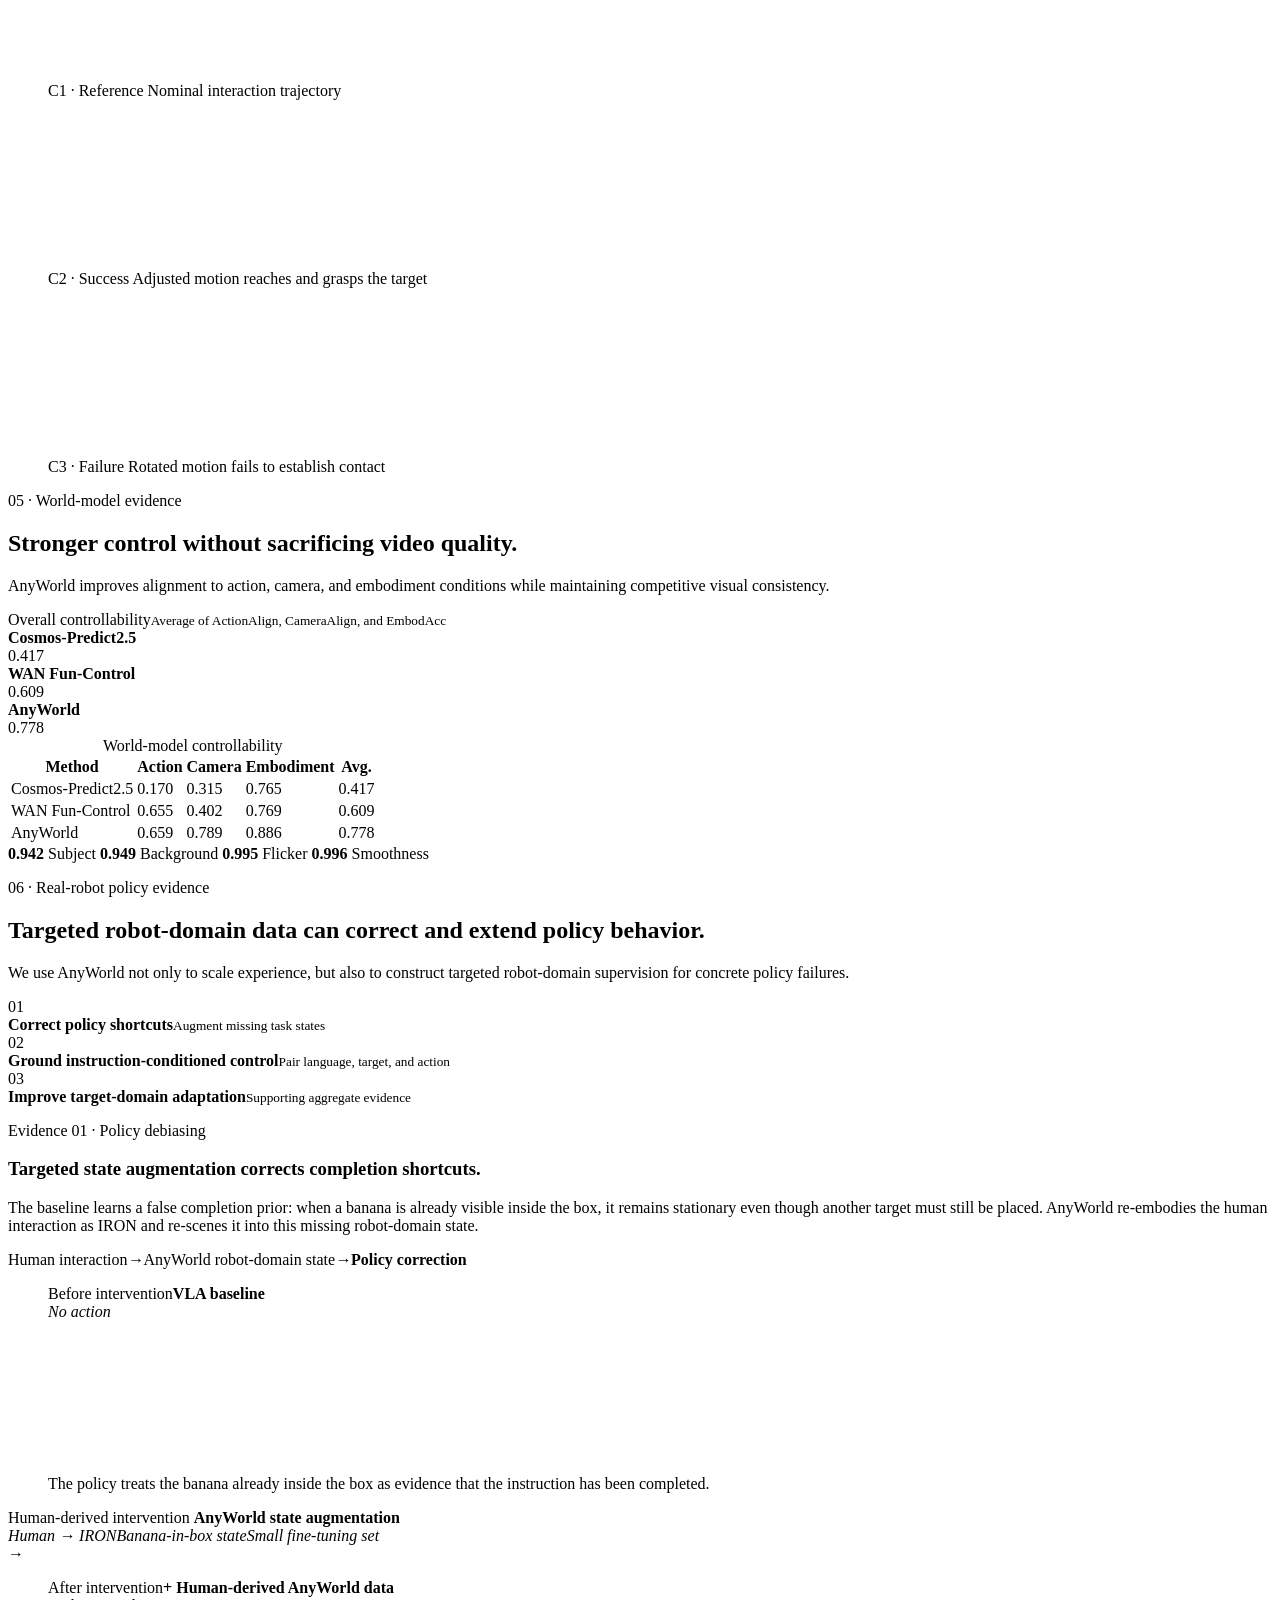
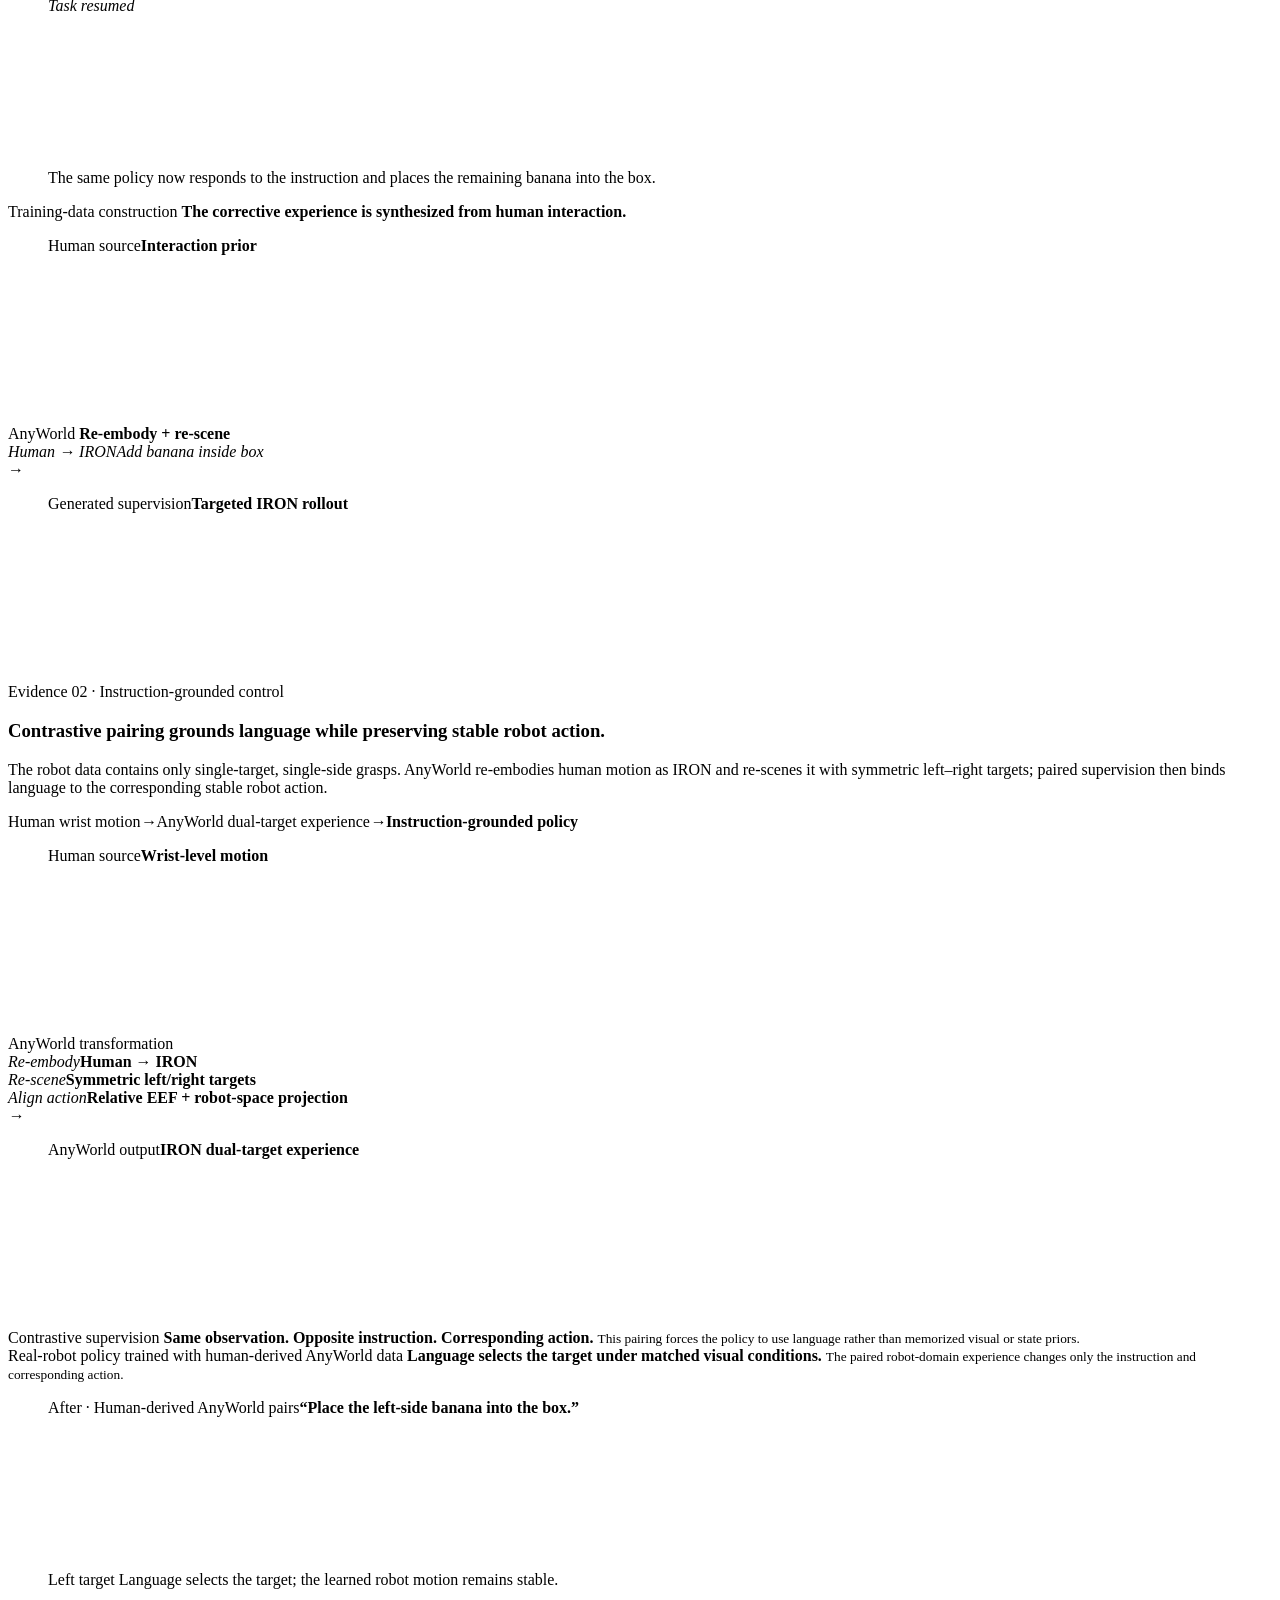
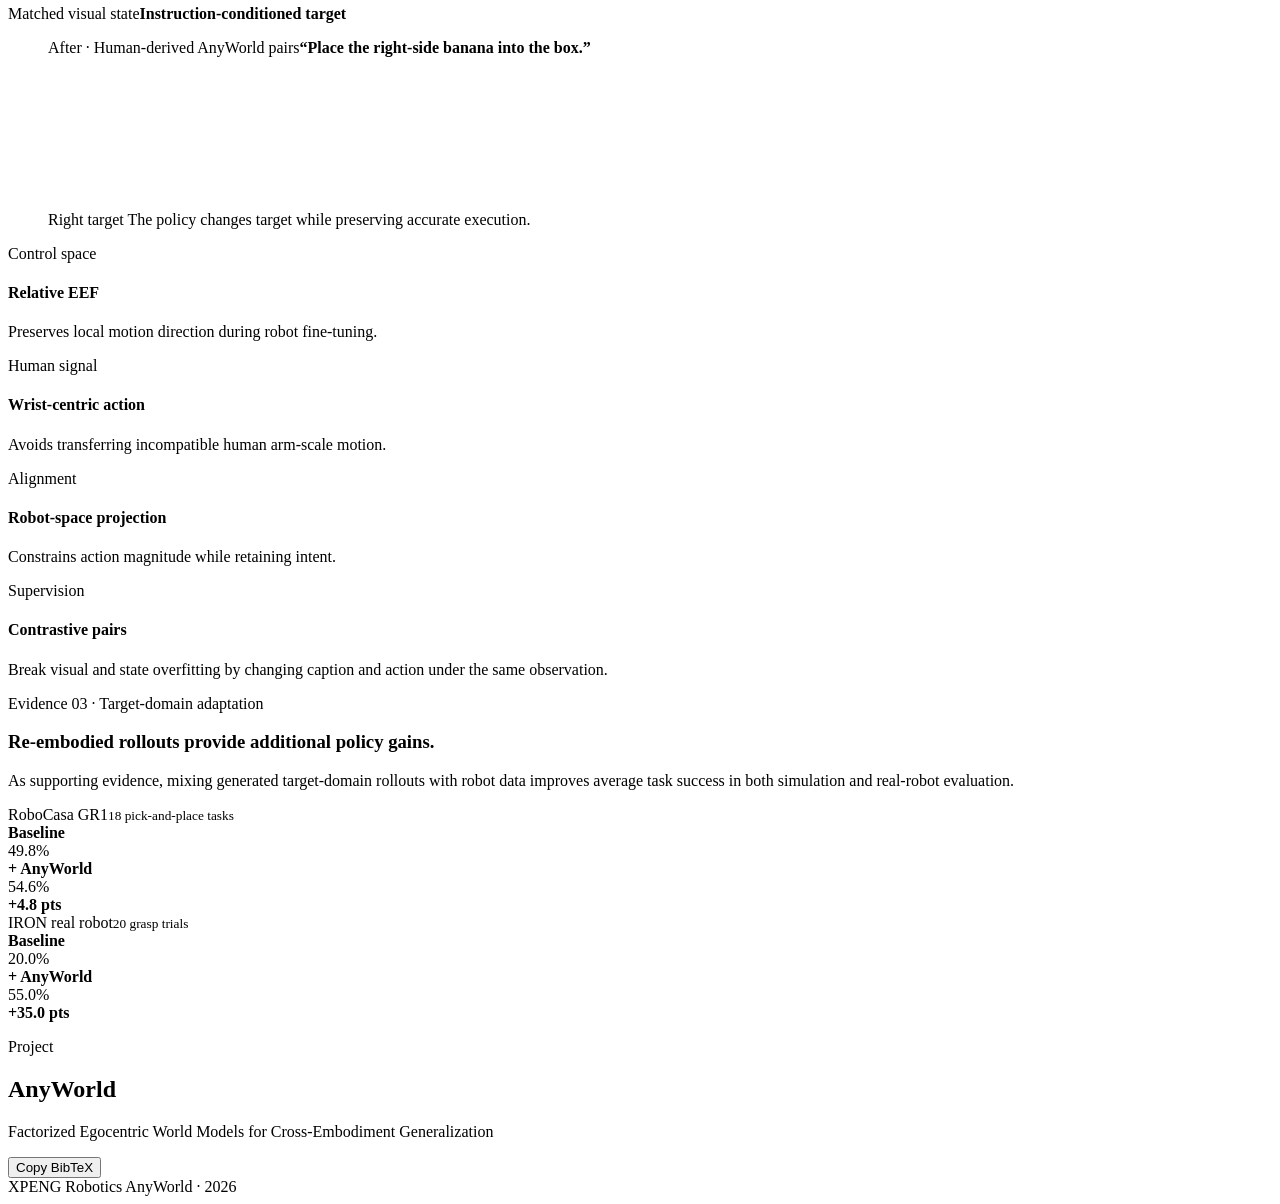
==== commit 84334487: "Complete scholarly metadata and expose official paper abstracts" ====
--- a/anyworld/index.html
+++ b/anyworld/index.html
@@ -5,8 +5,26 @@
   <meta name="viewport" content="width=device-width, initial-scale=1">
   <meta name="description" content="AnyWorld turns a single human egocentric interaction into controllable robot-native rollouts across embodiments, viewpoints, and scenes.">
   <meta name="theme-color" content="#101412">
-  <title>AnyWorld — Factorized Egocentric World Models</title>
+  <title>AnyWorld: Factorized Egocentric World Models for Cross-Embodiment Generalization</title>
   <link rel="canonical" href="https://xpeng-robotics.github.io/anyworld/">
+  <meta name="citation_title" content="AnyWorld: Factorized Egocentric World Models for Cross-Embodiment Generalization">
+  <meta name="citation_author" content="Cheng Chen">
+  <meta name="citation_author" content="Jerry Bai">
+  <meta name="citation_author" content="Jiacheng Wei">
+  <meta name="citation_author" content="Boyu Chen">
+  <meta name="citation_author" content="Xiaoji Zheng">
+  <meta name="citation_author" content="Fan Wu">
+  <meta name="citation_author" content="Minghao Yang">
+  <meta name="citation_author" content="Tianrun Chen">
+  <meta name="citation_author" content="Ruibo Li">
+  <meta name="citation_author" content="Xiaoyu Yue">
+  <meta name="citation_author" content="Xiaoyang Guo">
+  <meta name="citation_author" content="Yixiao Ge">
+  <meta name="citation_author" content="Guosheng Lin">
+  <meta name="citation_author" content="Fayao Liu">
+  <meta name="citation_publication_date" content="2026/08/29">
+  <meta name="citation_technical_report_institution" content="arXiv">
+  <meta name="citation_technical_report_number" content="2608.29242">
   <meta name="citation_doi" content="10.48550/arXiv.2608.29242">
   <meta name="citation_arxiv_id" content="2608.29242">
   <meta name="citation_url" content="https://arxiv.org/abs/2608.29242">
@@ -17,6 +35,14 @@
   <link rel="preload" as="image" href="assets/fe0/iron-front-hand.webp" type="image/webp" fetchpriority="high">
   <link rel="preload" as="image" href="assets/fe0/iron-david-stance.webp" type="image/webp" fetchpriority="high">
   <link rel="stylesheet" href="styles.css">
+  <style>
+    .hero-grid--single { row-gap: 16px; padding-block: 28px; }
+    .paper-abstract { margin-top: 24px; font-size: 14px; line-height: 1.5; }
+    .paper-abstract h2 { font-size: 18px; line-height: 1.3; margin-bottom: 8px; }
+    .paper-abstract h3 { font-size: 14px; margin: 12px 0 6px; }
+    .paper-abstract p { margin: 0 0 8px; }
+    .paper-abstract .paper-authors { color: var(--muted); font-size: 13px; }
+  </style>
   <script>
     const savedTheme = localStorage.getItem('anyworld-theme');
     if (savedTheme === 'day' || savedTheme === 'night') {
@@ -77,6 +103,14 @@
           </div>
         </div>
 
+        <section class="paper-abstract" aria-labelledby="paper-record-title">
+          <h2 id="paper-record-title">AnyWorld: Factorized Egocentric World Models for Cross-Embodiment Generalization</h2>
+          <p class="paper-authors">Cheng Chen, Jerry Bai, Jiacheng Wei, Boyu Chen, Xiaoji Zheng, Fan Wu, Minghao Yang, Tianrun Chen, Ruibo Li, Xiaoyu Yue, Xiaoyang Guo, Yixiao Ge, Guosheng Lin, Fayao Liu</p>
+          <h3>Abstract</h3>
+          <p>Collecting contact-rich robot experiences at scale remains a major bottleneck for generalizable manipulation. Beyond data quantity, robot learning also requires diverse experiences across embodiments, viewpoints, and scenes. Human egocentric videos provide abundant physical interactions, but each video captures only a narrow slice of experience under a single body, camera trajectory, and environment. We propose AnyWorld, a cross-embodiment world modeling framework that expands a single human interaction into diverse robot-native rollouts without paired human-robot demonstrations. Our model factorizes an interaction into action, camera, and embodiment: action controls capture the motion structure, camera controls specify viewpoint evolution, and the target embodiment context defines the acting body and its interaction geometry. This formulation enables independent recomposition of embodiment, viewpoint, and scene factors, allowing a single model to generate many robot-domain experiences while preserving the underlying dynamics and object interactions. We train the model with large-scale human interaction pretraining followed by mixed-embodiment fine-tuning. Experiments show that our model supports controllable recomposition across embodiments, viewpoints, and scenes, and we further demonstrate that the generated data can improve manipulation performance on the RoboCasa GR1 tabletop benchmark and a real IRON humanoid robot. Beyond aggregate gains, we test whether unpaired human experience can be recomposed into robot-native video-action pairs that target a policy gap. Controlled IRON interventions correct a spurious completion prior and establish language-grounded spatial target selection; an action-only counterfactual intervention fails to learn the latter reliably, showing that both action calibration and visual recomposition are necessary.</p>
+          <a href="https://arxiv.org/html/2608.29242v2">Full text (HTML, v2)</a>
+        </section>
+
         <div class="hero-takeaways reveal" aria-label="Key takeaways">
           <div class="hero-takeaways-label"><span>Key takeaways</span><i></i></div>
           <div class="takeaway-band takeaway-band--hero">
